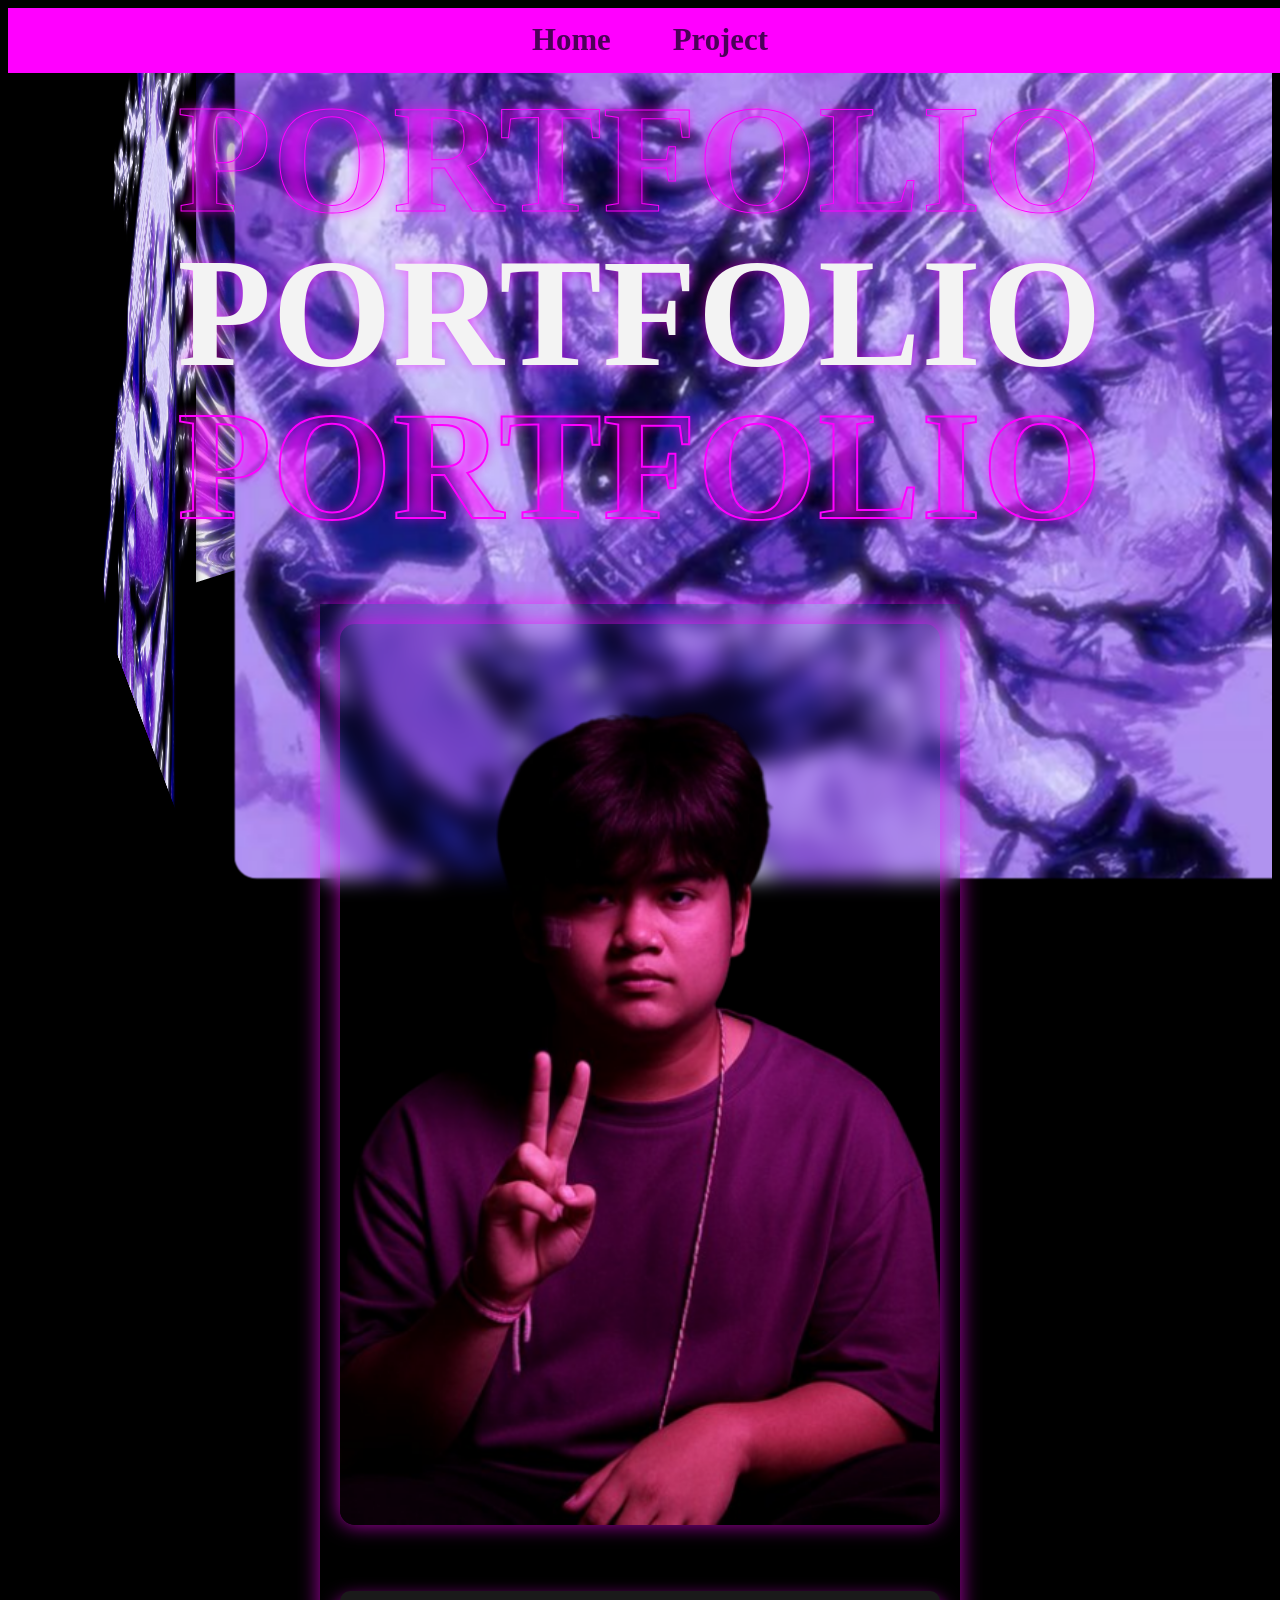
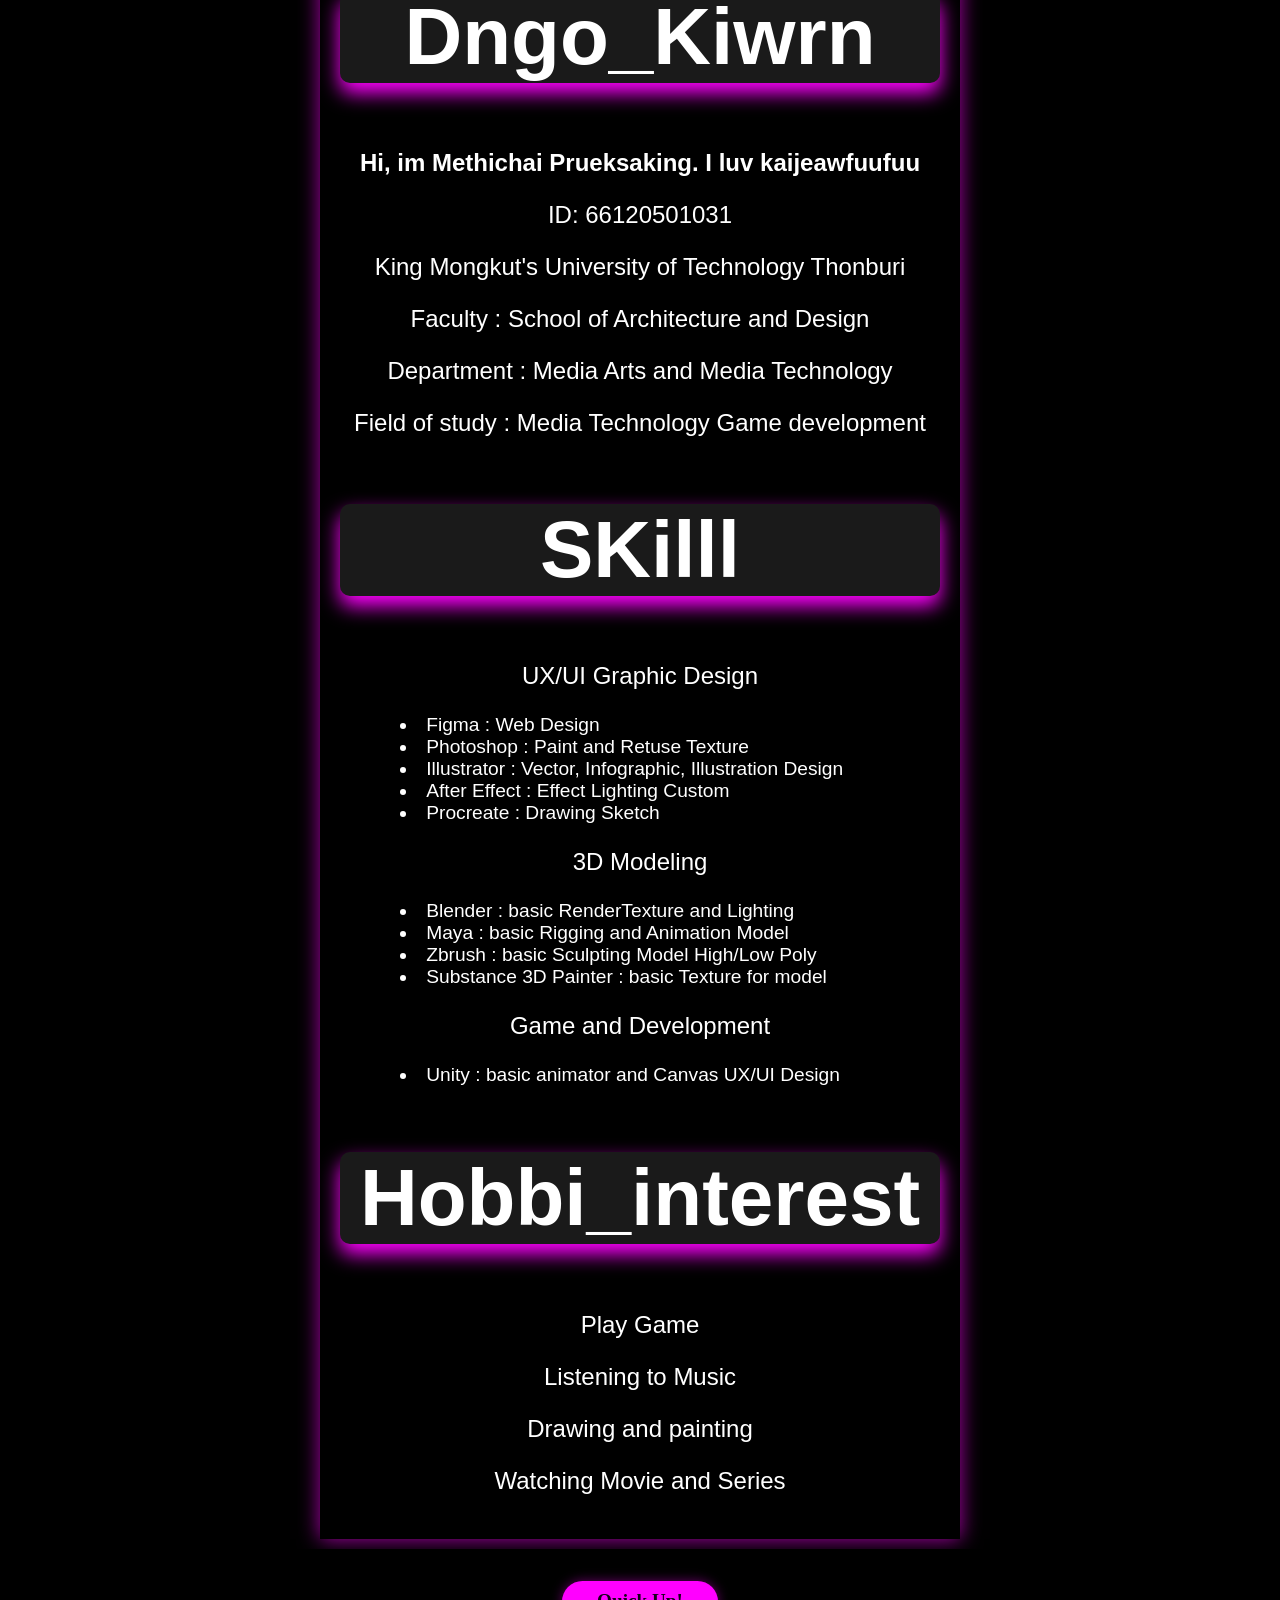
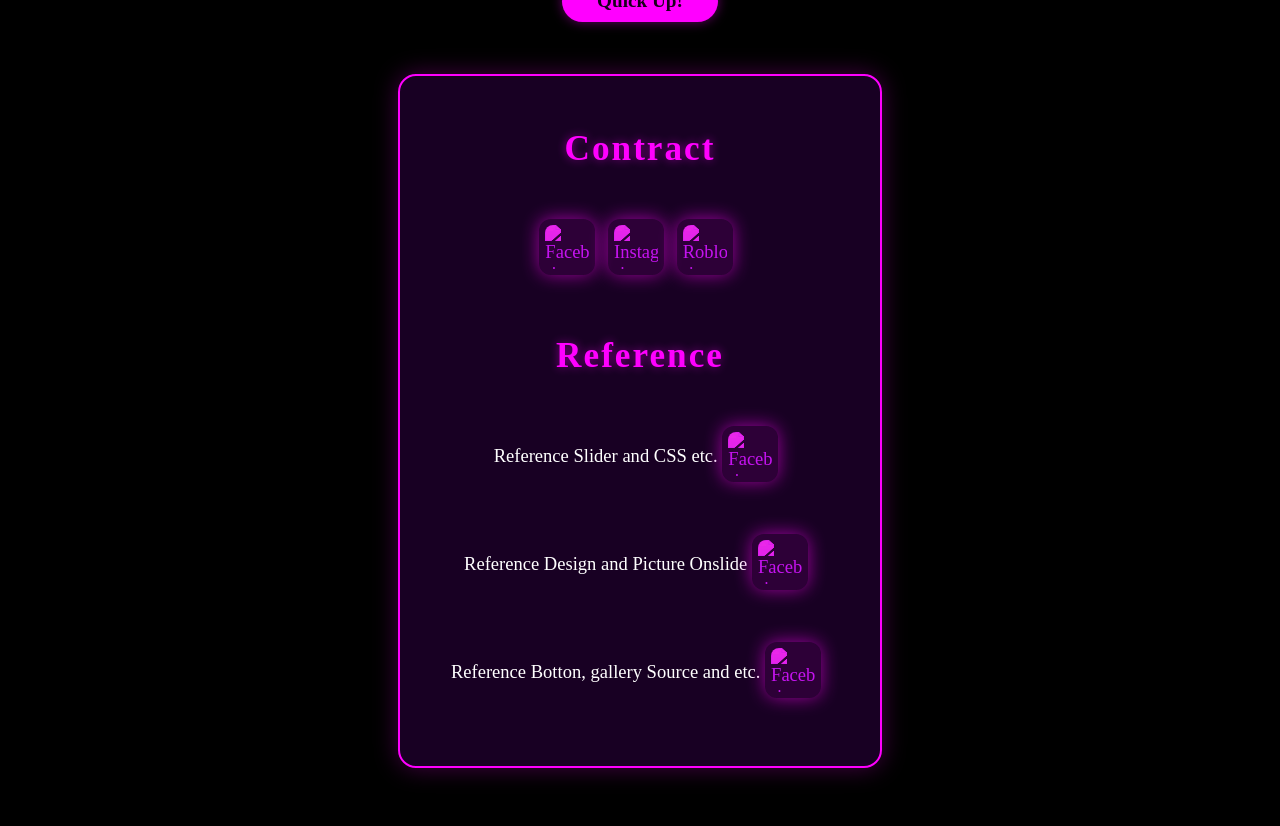
==== index.html @ 9b2ff403 "Add files via upload" ====
<!DOCTYPE html>
<html>
	<head>
		<meta charset="UTF-8">
		<title>Dngo_Kiwrn_Portfolio</title>
		<script type="text/javascript" src="Project/Joint.js"></script>
		<link rel="stylesheet" type="text/css" href="Project/DesignArt.css">
	</head>
	<body>
		<header class="header">
			
			<i class="bx-menu" id="menu-icon"></i>

			<nav class="navbar">
				<a href="index.html" class="botton">Home</a>
				<a href="Project/project.html" class="botton">Project</a>
			</nav>
			

		</header>
		
        <div class="banner">
            <div class="slider" style="--quantity: 7;">
                <div class="item" style="--position: 1;"><img src="Project/Pic/purple_1.jpg" alt="addadada"></div>
				<div class="item" style="--position: 2;"><img src="Project/Pic/purple_2.jpg" alt="addadada"></div>
				<div class="item" style="--position: 3;"><img src="Project/Pic/purple_3.jpg" alt="addadada"></div>
				<div class="item" style="--position: 4;"><img src="Project/Pic/purple_4.jpg" alt="addadada"></div>
				<div class="item" style="--position: 5;"><img src="Project/Pic/purple_5.jpg" alt="addadada"></div>
				<div class="item" style="--position: 6;"><img src="Project/Pic/purple_6.jpg" alt="addadada"></div>
				<div class="item" style="--position: 7;"><img src="Project/Pic/purple_7.jpg" alt="addadada"></div>
                </div>

				<div class="content">
					<h1 data-content="PORTFOLIO">
						PORTFOLIO
					</h1>
				
					<div class="author">
						<div class="author_grid">

							<div class="model"><img src="Project/Pic/Methichai_Pic.png" alt="addadada"></div>

						<div class="Backgroud">
						<h2>Dngo_Kiwrn</h2>
							<P>
								<b>Hi, im Methichai Prueksaking. I luv kaijeawfuufuu </b>
							</P>
							<p>
								ID: 66120501031
							</p>
							<p>
								King Mongkut's University of Technology Thonburi
							</p>
							<p>
								Faculty : School of Architecture and Design
							</p>
							<p>
								Department : Media Arts and Media Technology
							</p>
							<p>
								Field of study : Media Technology Game development
							</p>
						</div>
						
						<div class="Skill">
							<h2> SKilll</h2>
							<p>
								UX/UI Graphic Design <li>Figma : Web Design</li> <li>Photoshop : Paint and Retuse Texture</li> <li>Illustrator : Vector, Infographic, Illustration Design</li> <li>After Effect : Effect Lighting Custom</li> <li>Procreate : Drawing Sketch</li> 
							</p>
							<p>
								3D Modeling <li>Blender : basic RenderTexture and Lighting</li> <li>Maya : basic Rigging and Animation Model</li> <li>Zbrush : basic Sculpting Model High/Low Poly</li> <li>Substance 3D Painter : basic Texture for model</li> 
							</p>
							<p>
								Game and Development <li>Unity : basic animator and Canvas UX/UI Design</li>
							</p>
						</div>

						<div class="Hobbi">
							<h2> Hobbi_interest</h2>
							<p>
								Play Game
							</p>	
							<p>
								Listening to Music 
							</p>
							<p>
								Drawing and painting 
							</p>
							<p>
								Watching Movie and Series
							</p>
						</div>

						
						</div>
					</div>
            </div>
		

        </div>
		<div class="btn-group">
            <a href="index.html" class="btn_back1">Quick Up!</a>
        </div>
		<div class="Contract">
    <h2> Contract</h2>
    <p>
        <a href="https://www.facebook.com/kizx.kung" target="_blank" class="Linkicon" aria-label="Facebook">
            <img src="https://cdn-icons-png.flaticon.com/128/1051/1051309.png" alt="Facebook icon" loading="lazy">
        </a>
        <a href="https://www.instagram.com/_kaijeavv/" target="_blank" class="Linkicon" aria-label="Instagram">
            <img src="https://cdn-icons-png.flaticon.com/128/1400/1400829.png" alt="Instagram icon" loading="lazy">
        </a>
        <a href="https://www.roblox.com/users/2594844006/profile" target="_blank" class="Linkicon" aria-label="Roblox">
            <img src="https://cdn-icons-png.flaticon.com/128/18085/18085944.png" alt="Roblox icon" loading="lazy">
        </a>
    </p>
	<h2> Reference</h2>
	<p>	Reference Slider and CSS etc.  <a href="https://www.youtube.com/@lundeveloper" target="_blank" class="Linkicon" aria-label="Facebook">
		<img src="https://cdn-icons-png.flaticon.com/128/1481/1481058.png" alt="Facebook icon" loading="lazy">
	</a>
	<p>	Reference Design and Picture Onslide <a href="https://www.pinterest.com/" target="_blank" class="Linkicon" aria-label="Facebook">
		<img src="https://cdn-icons-png.flaticon.com/128/1481/1481058.png" alt="Facebook icon" loading="lazy"></a></p>
	<p>	Reference Botton, gallery Source and etc. <a href="https://www.w3schools.com/howto/default.asp" target="_blank" class="Linkicon" aria-label="Facebook">
		<img src="https://cdn-icons-png.flaticon.com/128/1481/1481058.png" alt="Facebook icon" loading="lazy"></a></p>
    <br>
</div>

		</Section>

	</body>
</html>
---- Project/DesignArt.css ----
body {
    text-align: center;
    align-content: center;
    min-height: 100vh;
    background-color: #000000;
    
}
.header.header {
    display: grid;
    grid-template-columns: repeat(3, 1fr);
    justify-items: center;
    align-items: center;
    width: 100%;
    grid-column: 1 / span 3;
    background-color:  #ff00ff;
    text-align: center;
    color: rgb(75, 0, 88);
    padding: 10px;
    font-size: 28px;
    font-weight: bold;
}
.nav.navbar {
    align-content: center;
    position: sticky;
    top: 0;
    width: 100%;
    z-index: 100;
    margin-top: 1%;
    margin-bottom: 10px;
    margin-right: 50px;
}
.a.botton {
    text-align: center;
    color: rgb(75, 0, 88);
    text-decoration: none;
    font-weight: bold;
    font-size: 1.1em;
    transition: color 0.2s;
    padding: 5px 15px;
    border-radius: 12px;
}
.banner {
    align-content: left;
    width: 100%;
    min-height: 100vh;
    text-align: center;
    overflow: hidden;
    position: relative;
}
.banner .slider {
    position: absolute;
    width: 500px;
    height: 500px;
    left: calc(50% - 100px);
    transform-style: preserve-3d;
    transform: perspective(1000px);
    animation: autoRun 20s linear infinite;
}
@keyframes autoRun {
    0% {
        transform: perspective(500px) rotateZ(30deg) rotateX(50deg) rotateY(0deg);
    }
    100% {
        transform: perspective(500px) rotateZ(30deg) rotateX(50deg) rotateY(360deg);
    }
}
.banner .slider .item {
    position: absolute;
    inset: 0 0 0 0;
    transform: rotateY(calc((var(--position) - 1) * (360 / var(--quantity)) * 1deg)) translateZ(550px);
}
.banner .slider .item img {
    width: 100%;
    height: 100%;
    object-fit: cover;
    border-radius: 10px;
    box-shadow: 0 10px 20px rgba(0,0,0,0.5);
    transition: 0.5s;
}
.banner .content {
    position: relative;
    bottom: 0;
    left: 50%;
    transform: translateX(-50%);
    color: white;
    width: 100%;
    height: max-content;
    padding-bottom: 10px;
    display: flex;
    flex-wrap: wrap;
    flex-direction: column;
    align-items: center;
    justify-content: center;
}
.banner .content h1 {
    font-size: clamp(2.5rem, 12vw, 14rem);
    line-height: 1em;
    color: #f3f3f3;
    margin-top: 10px;
    margin-bottom: 10px;
}
.banner .content h1::after {
    position: relative;
    inset: 0 0 0 0;
    content: attr(data-content);
    z-index: 2;
    -webkit-text-stroke: 2px #ff00ff;
    color: transparent;
}
.banner .content h1::before {
    position: relative;
    inset: 0 0 0 0;
    content: attr(data-content);
    z-index: 2;
    -webkit-text-stroke: 1px #ff00ff;
    color: transparent;
}
.banner .content .author {
    font-family: 'Franklin Gothic Medium', 'Arial Narrow', Arial, sans-serif;
    text-align: left;
    max-width: 600px;
}
.banner .content h2 {
    text-align: center;
    font-size: 5em;
    background: rgba(255,255,255,0.1);
    border-radius: 10px;
    box-shadow: 0 10px 20px #ff00ff;
}
p {
    font-size: 1.5em;
    margin-top: 20px;
    text-align: center;
}
li {
    font-size: 1.2em;
    margin-left: 10%;
}
.banner .content .model::after {
    content: "";
    position: absolute;
}
.author {
    backdrop-filter: blur(10px);
    box-shadow: 0 0 20px #ff00ffaa;
    padding: 20px;
    width: 100%;
    margin-top: 50px;
    text-align: center;
}
.div.author {
    width: 100%;
}
.author-grid {
    display: grid;
    grid-column: repeat(auto-fit, minmax(250px, 2fr));
    gap: 30px;
    align-items: start;
    justify-items: center;
    width: 100%;
    margin-top: 30px;
}
.author-grid > div {
    background: rgba(255, 255, 255, 0.05);
    border: 2px solid #ff00ff;
    border-radius: 15px;
    box-shadow: 0 0 15px #ffddff44;
    padding: 20px;
    color: white;
    width: 100%;
    max-width: 350px;
}
.author-grid h2 {
    font-size: 2em;
    margin-bottom: 15px;
    color: #ff00ff;
    text-shadow: 0 0 10px #ff00ff;
}
.model img {
    display: flex;
    align-items: center;
    width: 100%;
    height: auto;
    border-radius: 15px;
    box-shadow: 0 0 20px #ff00ffaa;
    transition: transform 0.3s;
}
.model img:hover {
    transform: scale(1.05);
}
.header {
    display: flex;
    justify-content: space-between;
    align-items: center;
    width: 100%;
    background-color: #ff00ff;
    color: rgb(75, 0, 88);
    padding: 10px 2rem;
    font-size: 28px;
    font-weight: bold;
    box-shadow: 0 2px 8px rgba(0,0,0,0.09);
}
.navbar {
    display: flex;
    gap: 2rem;
}
.navbar a {
    color: rgb(75, 0, 88);
    text-decoration: none;
    font-weight: bold;
    font-size: 1.1em;
    transition: color 0.2s;
    padding: 5px 15px;
    border-radius: 12px;
}
.navbar a:hover {
    background: #fff;
    color: #ff00ff;
}
main.container {
    max-width: 900px;
    margin: 2.5rem auto;
    background: rgba(20, 0, 25, 0.95);
    border-radius: 1rem;
    box-shadow: 0 4px 24px #ff00ff33;
    padding: 2.5rem 2rem 2rem 2rem;
}
h1 {
    font-size: 2.4rem;
    color: #ff00ff;
    margin-bottom: 2rem;
    text-align: center;
    letter-spacing: 1px;
    text-shadow: 0 0 12px #ff00ff99;
}
.project-list {
    display: flex;
    flex-direction: column;
    gap: 2.3rem;
}
.project {
    background: rgba(255, 0, 255, 0.09);
    padding: 1.5rem 1.3rem;
    border-radius: 0.8rem;
    box-shadow: 0 1px 4px #ff00ff20;
    margin-bottom: 0.5rem;
    color: #fff;
}
.project.highlight {
    background: #ff00ff;
    color: #17001a;
    box-shadow: 0 2px 8px #ff00ff60;
    margin-bottom: 1.3rem;
}
.project h2 {
    margin: 0 0 1rem 0;
    font-size: 1.6rem;
    font-weight: 600;
    color: #ff00ff;
    text-shadow: 0 0 8px #ff00ff66;
}
.project-link {
    display: inline-block;
    background: #ff00ff;
    color: #17001a;
    padding: 0.4rem 1.1rem;
    border-radius: 2rem;
    text-decoration: none;
    margin-bottom: 0.7rem;
    font-weight: 500;
    transition: background 0.2s, color 0.2s;
    box-shadow: 0 0 10px #ff00ff66;
}
.project-link:hover {
    background: #fff;
    color: #ff00ff;
}
.project-img {
    display: flex;
    align-items: center;
    justify-items: center;
    max-width: 2600px;
    width: 100%;
    margin: 0.7rem 0 0.7rem 0;
    border-radius: 0.6rem;
    box-shadow: 0 3px 18px #ff00ff55;
}
.btn-group {
    margin-bottom: 1rem;
    margin-top: 1rem;
    text-align: center;
}
.btn_back1 {
    display: inline-block;
    padding: 0.6rem 2.2rem;
    background: #ff00ff;
    color: #17001a;
    border-radius: 2rem;
    font-size: 1.2rem;
    font-weight: 600;
    text-decoration: none;
    transition: background 0.2s, color 0.2s;
    margin-top: 1rem;
    margin-bottom: 1rem;
    box-shadow: 0 0 12px #ff00ff66;
}
.btn_back1:hover {
    background: #fff;
    color: #ff00ff;
}
.lowbar {
    padding: 10px;
    font-size: 28px;
    font-weight: bold;
    background-color: #ff00ff;
    text-align: center;
    overflow: hidden;
    position: sticky;
    bottom: 0;
    width: 100%;
    z-index: 100;
    margin-top: 10px;
    margin-bottom: 50px;
    color: rgb(75, 0, 88);
}
@media (max-width: 700px) {
    main.container {
        padding: 1.2rem 0.5rem 1.5rem 0.5rem;
    }
    .project-img {
        max-width: 100%;
    }
    .navbar {
        flex-direction: column;
        gap: 1rem;
    }
    .header {
        flex-direction: column;
        gap: 0.8rem;
    }
}
.Linkicon {
    width: 44px;
    height: 44px;
    border-radius: 12px;
    padding: 6px;
    background: rgba(255,0,255,0.09);
    box-shadow: 0 0 18px #ff00ff99, 0 4px 12px #00000055;
    transition: transform 0.2s, box-shadow 0.2s, background 0.2s;
    display: inline-block;
    vertical-align: middle;
    margin: 0 8px 8px 0;
    text-decoration: none;
}
.Linkicon img {
    width: 100%;
    height: 100%;
    object-fit: contain;
    display: block;
    filter: invert(31%) sepia(99%) saturate(7470%) hue-rotate(286deg) brightness(104%) contrast(101%);
    transition: filter 0.2s;
    border-radius: 8px;
}
.Linkicon:hover,
.Linkicon:focus {
    transform: scale(1.12) rotate(-8deg);
    box-shadow: 0 0 30px #ff00ffa9, 0 6px 18px #00000066;
    background: rgba(255,0,255,0.18);
    outline: none;
}
.Linkicon:hover img,
.Linkicon:focus img {
    filter: drop-shadow(0 0 8px #ff00ffcc)
            invert(31%) sepia(99%) saturate(7470%) hue-rotate(286deg) brightness(108%) contrast(115%);
}
.Contract p {
    margin-bottom: 12px;
}
.Contract {
    width: 100%;
    max-width: 420px;
    margin: 36px auto 0 auto;
    background: rgba(35, 0, 50, 0.7);
    border-radius: 18px;
    box-shadow: 0 0 24px #ff00ff44, 0 2px 12px #00000033;
    padding: 24px 30px 18px 30px;
    color: #fff;
    text-align: center;
    border: 2px solid #ff00ff;
    display: flex;
    flex-direction: column;
    align-items: center;
    gap: 12px;
    margin-bottom: 50px;
}
.Contract h2 {
    color: #ff00ff;
    margin-bottom: 18px;
    font-size: 2.2rem;
    text-shadow: 0 0 10px #ff00ff77;
    letter-spacing: 2px;
    font-weight: bold;
}
.Contract p {
    margin-bottom: 12px;
    font-size: 1.16em;
    color: #fff;
    text-align: center;
}
@media (max-width: 600px) {
    .Contract {
        max-width: 97vw;
        padding: 16px 2vw 14px 2vw;
    }
    .Contract h2 {
        font-size: 1.3rem;
    }
}
.cards_inner.gallery2d,
.cards_inner.gallery3d {
    position: relative;
    width: 700px;
    height: 700px;
    margin: 2.2rem auto 1.4rem auto;
    overflow: hidden;
    display: flex;
    align-items: center;
    justify-content: center;
    background: rgba(255,0,255,0.08);
    border-radius: 1.2rem;
    box-shadow: 0 4px 32px #ff00ff33;
}
.cards_inner.gallery2d .card,
.cards_inner.gallery3d .card {
    position: absolute;
    width: 100%;
    height: 100%;
    opacity: 0;
    transition: opacity 0.5s;
    display: flex;
    align-items: center;
    justify-content: center;
    pointer-events: none;
}
.cards_inner.gallery2d .card.active,
.cards_inner.gallery3d .card.active {
    opacity: 1;
    z-index: 2;
    pointer-events: auto;
}
.cards_inner.gallery2d .card img,
.cards_inner.gallery3d .card img {
    width: 100%;
    height: 100%;
    object-fit: contain;
    border-radius: 18px;
    box-shadow: 0 8px 40px #0008;
    background: #222;
    border: 3px solid #ff00ff55;
}
.cards_inner.gallery2d .slide-arrow,
.cards_inner.gallery3d .slide-arrow {
    position: absolute;
    top: 50%;
    transform: translateY(-50%);
    z-index: 3;
    background: #fff8;
    border: none;
    font-size: 2.2em;
    color: #ff00ff;
    cursor: pointer;
    border-radius: 50%;
    width: 40px;
    height: 40px;
    transition: background 0.2s, color 0.2s;
    display: flex;
    align-items: center;
    justify-content: center;
    box-shadow: 0 2px 14px #ff00ff22;
    outline: none;
}
.cards_inner.gallery2d .slide-arrow.left,
.cards_inner.gallery3d .slide-arrow.left {
    left: 8px;
}
.cards_inner.gallery2d .slide-arrow.right,
.cards_inner.gallery3d .slide-arrow.right {
    right: 8px;
}
.cards_inner.gallery2d .slide-arrow:hover,
.cards_inner.gallery3d .slide-arrow:hover {
    background: #ff00ff;
    color: #fff;
}
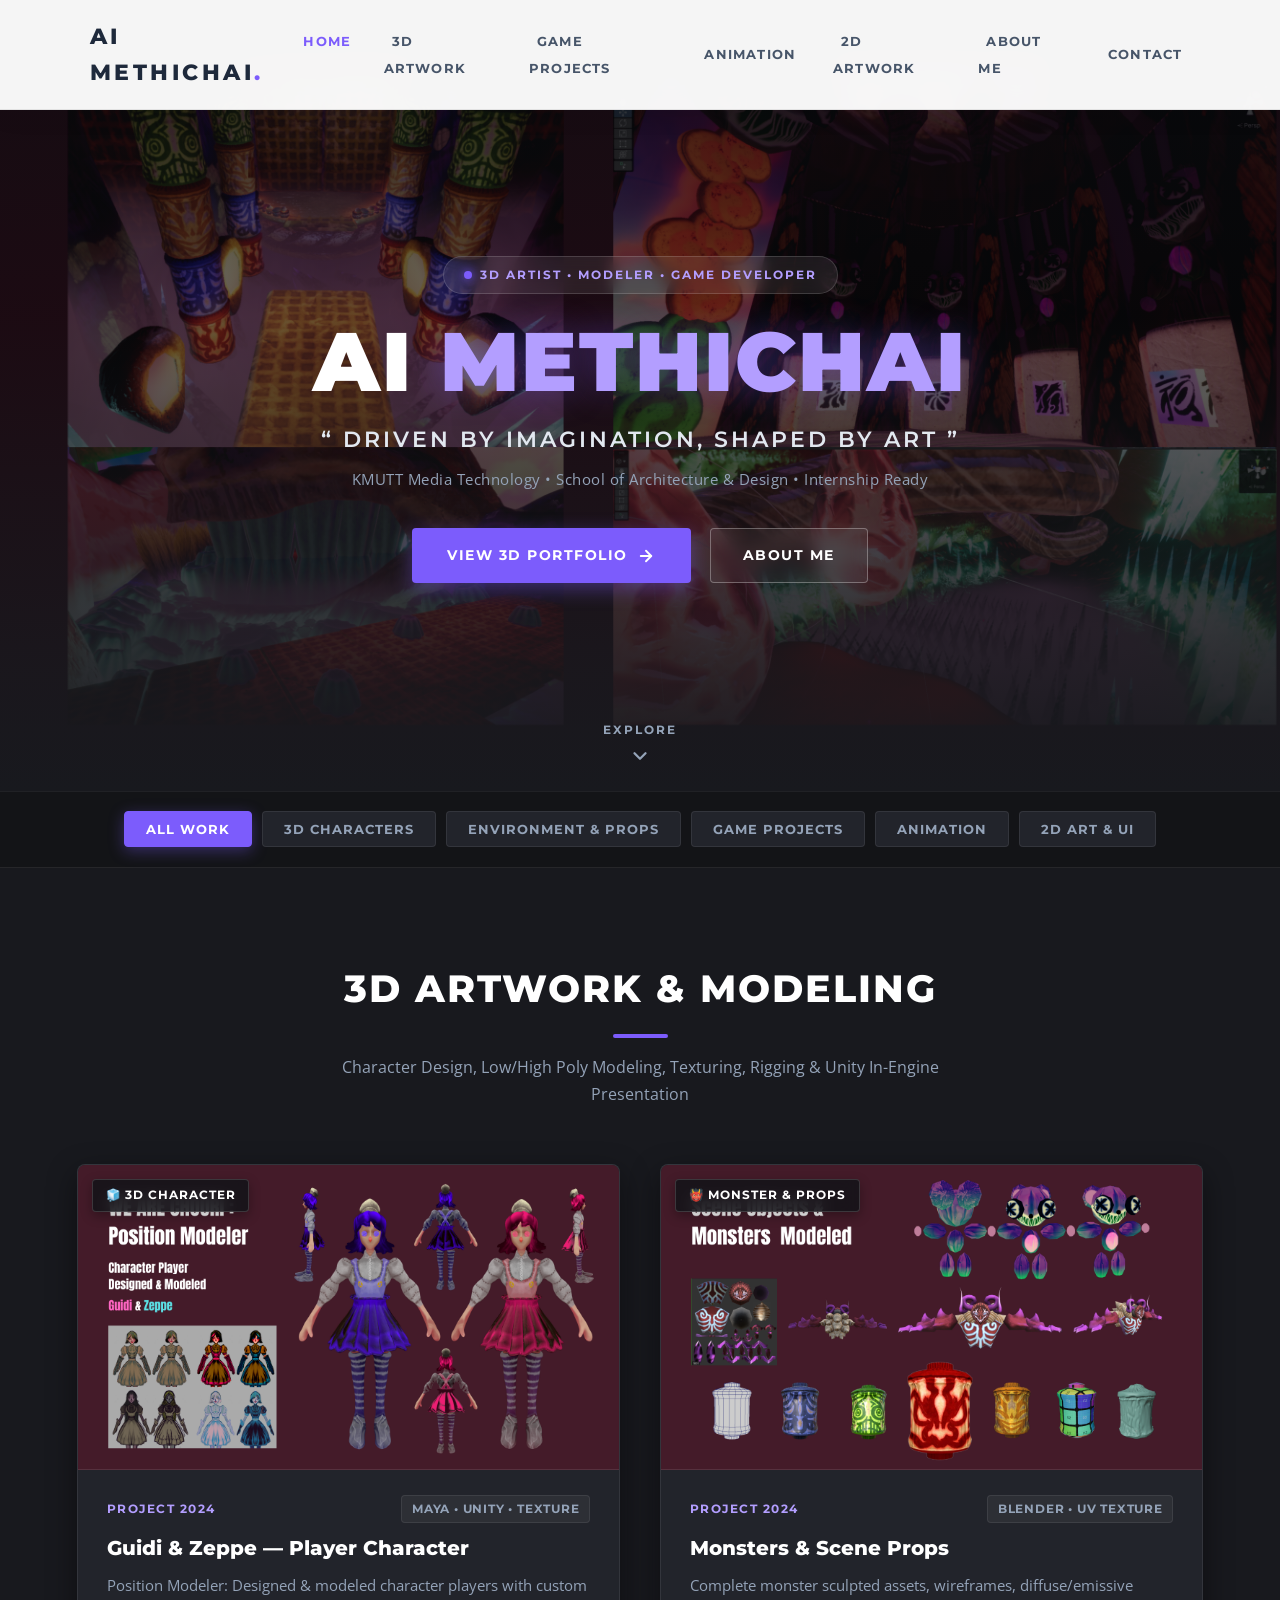
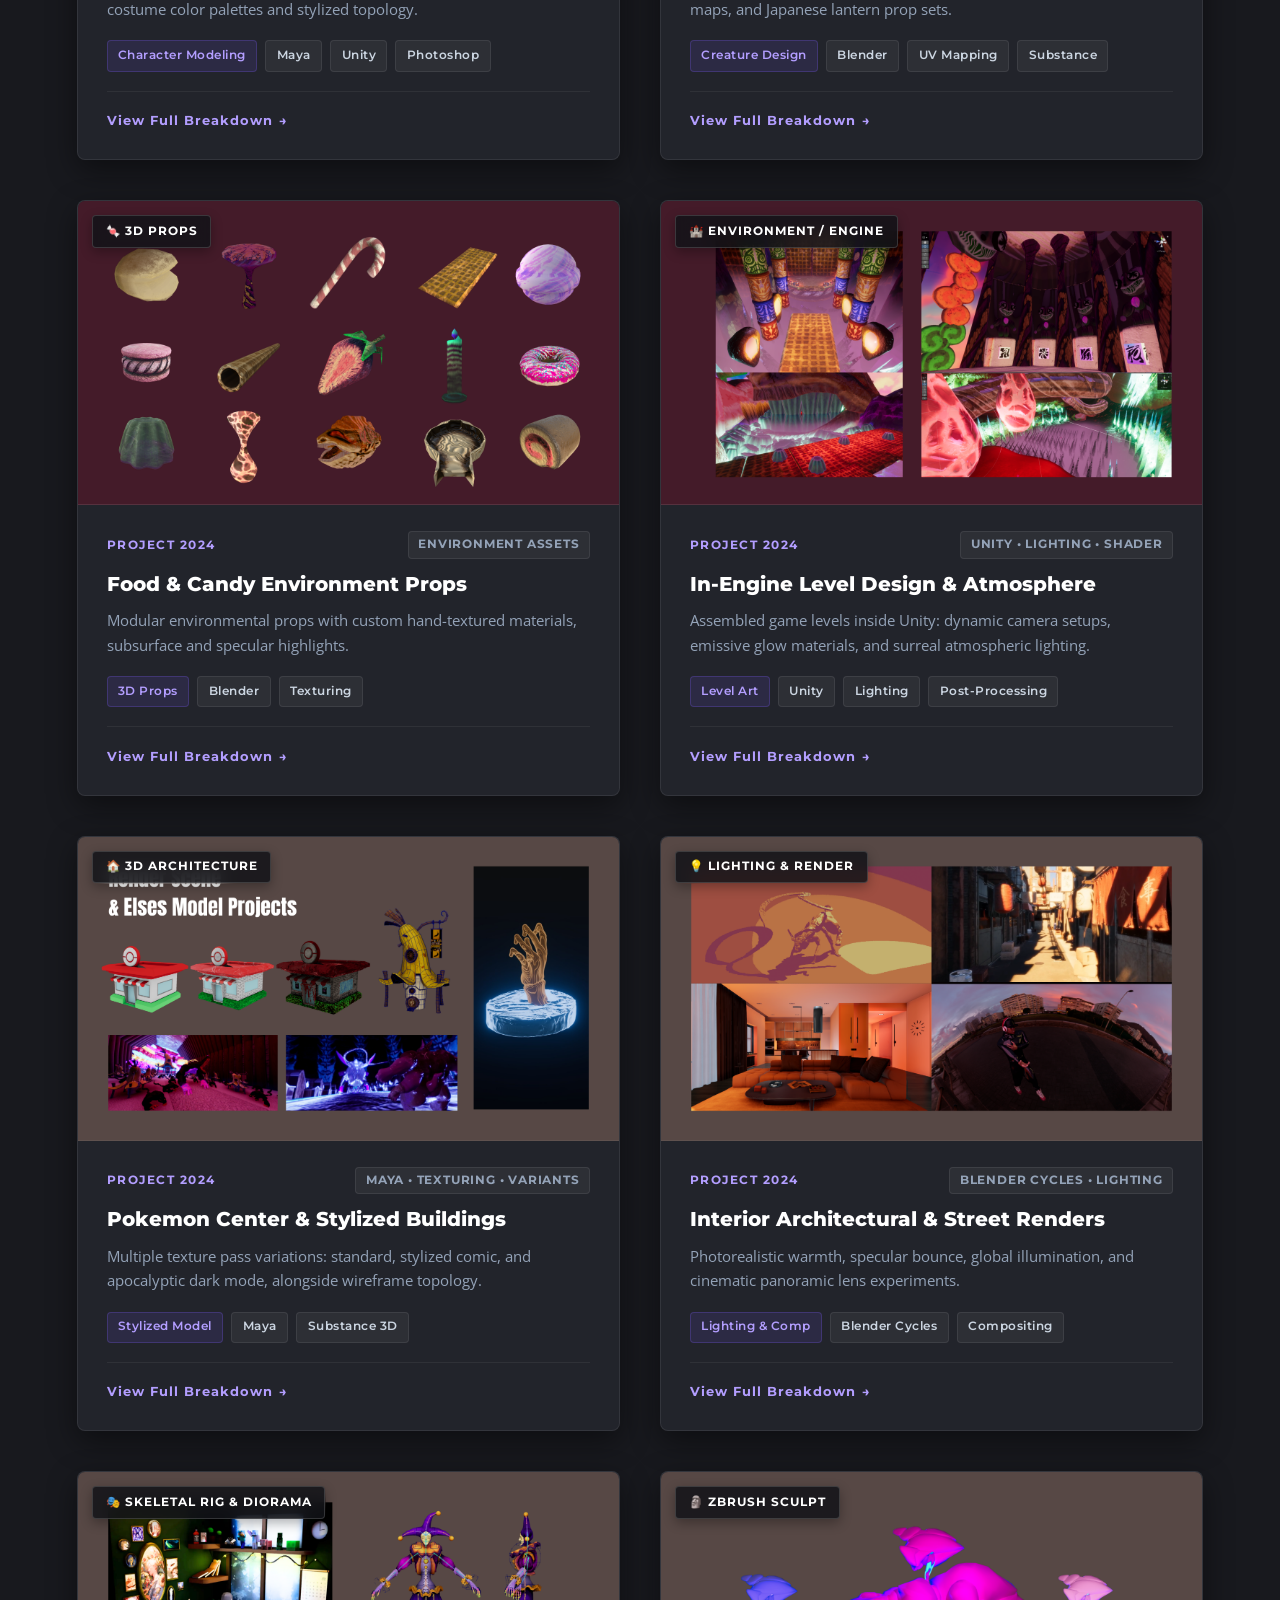
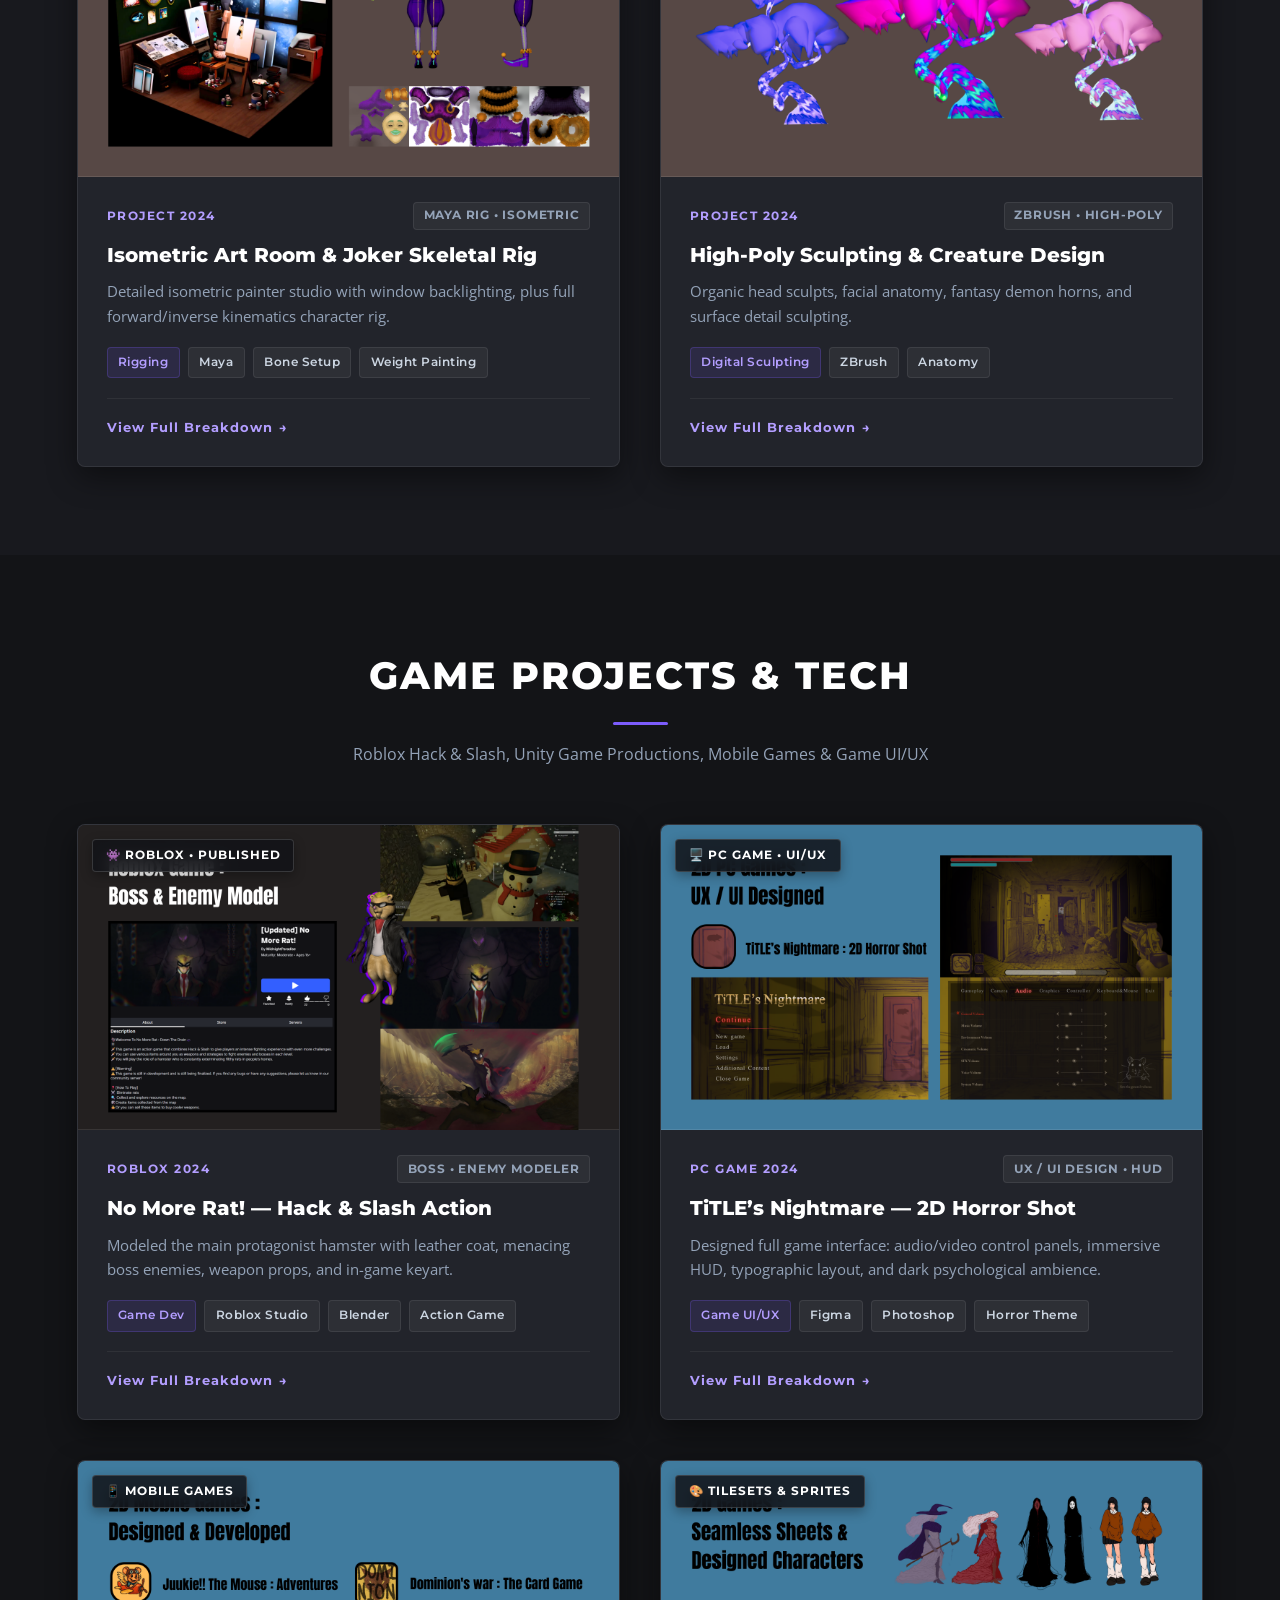
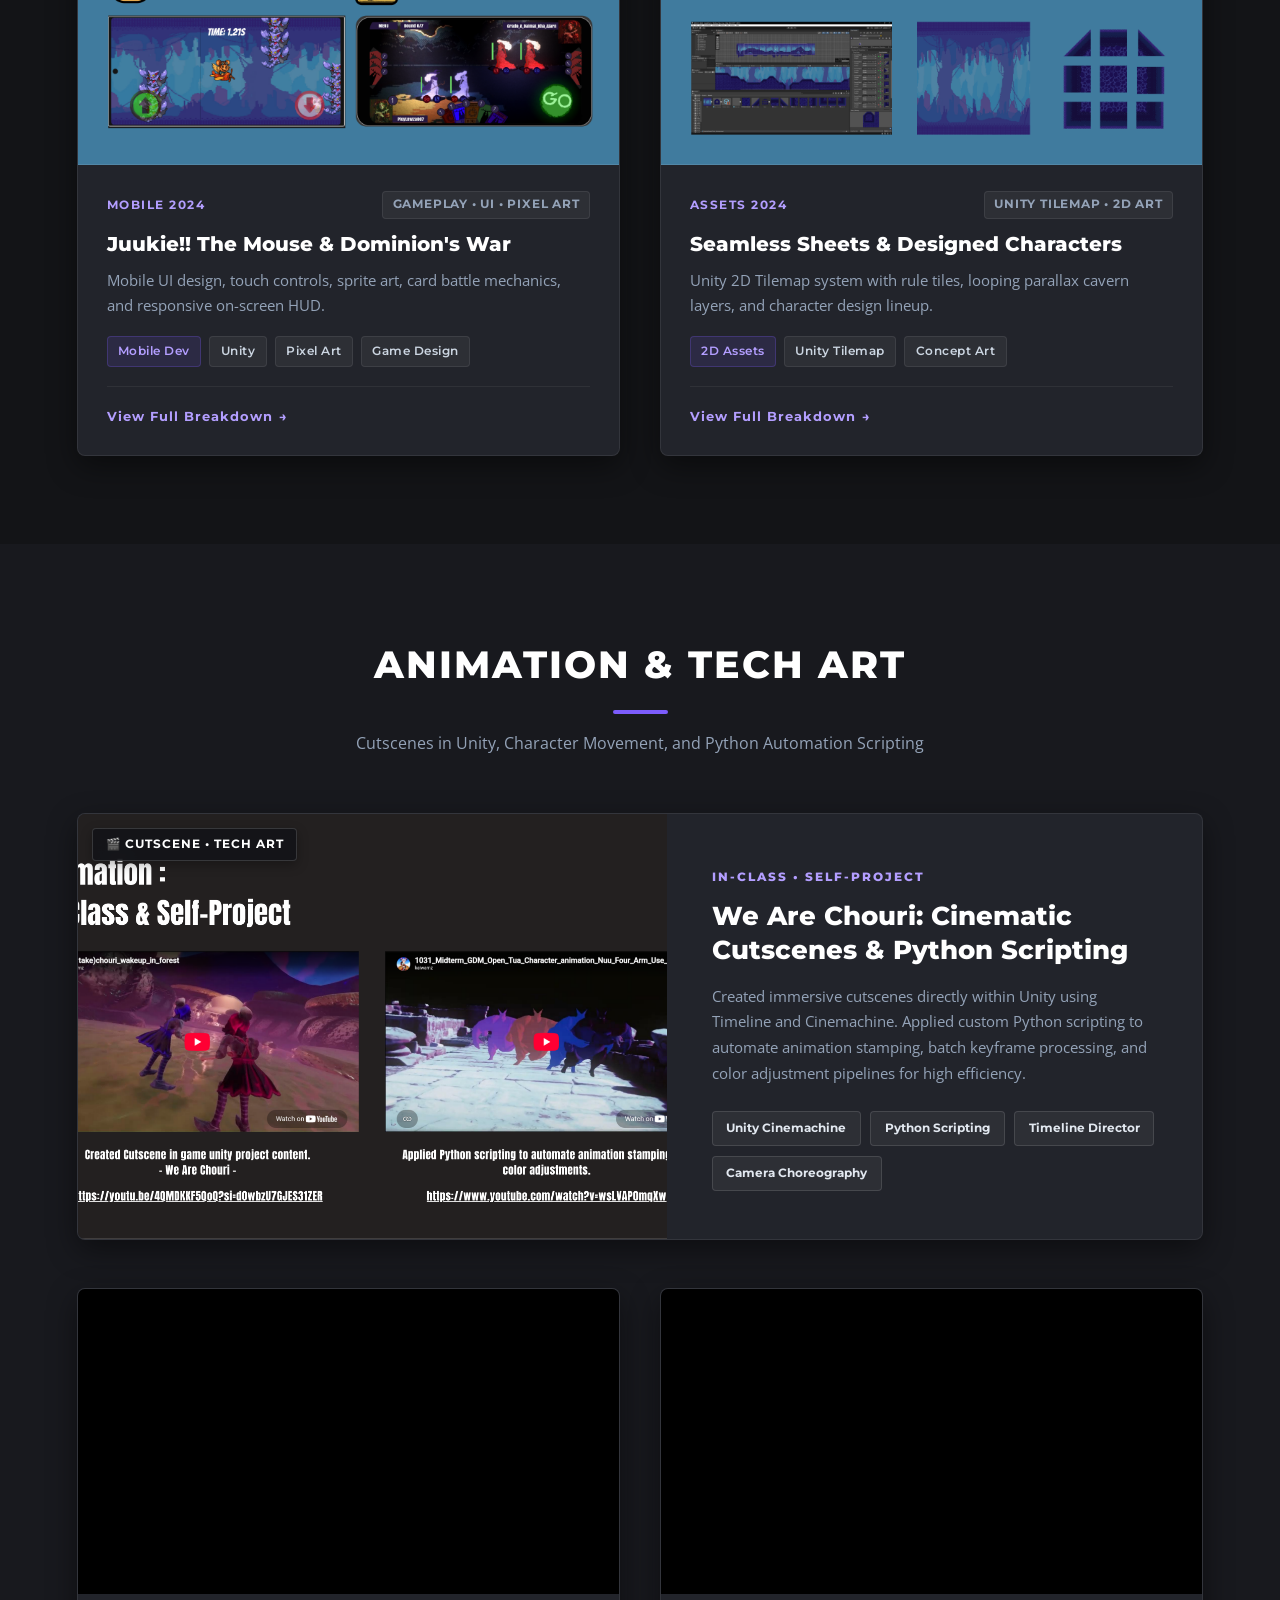
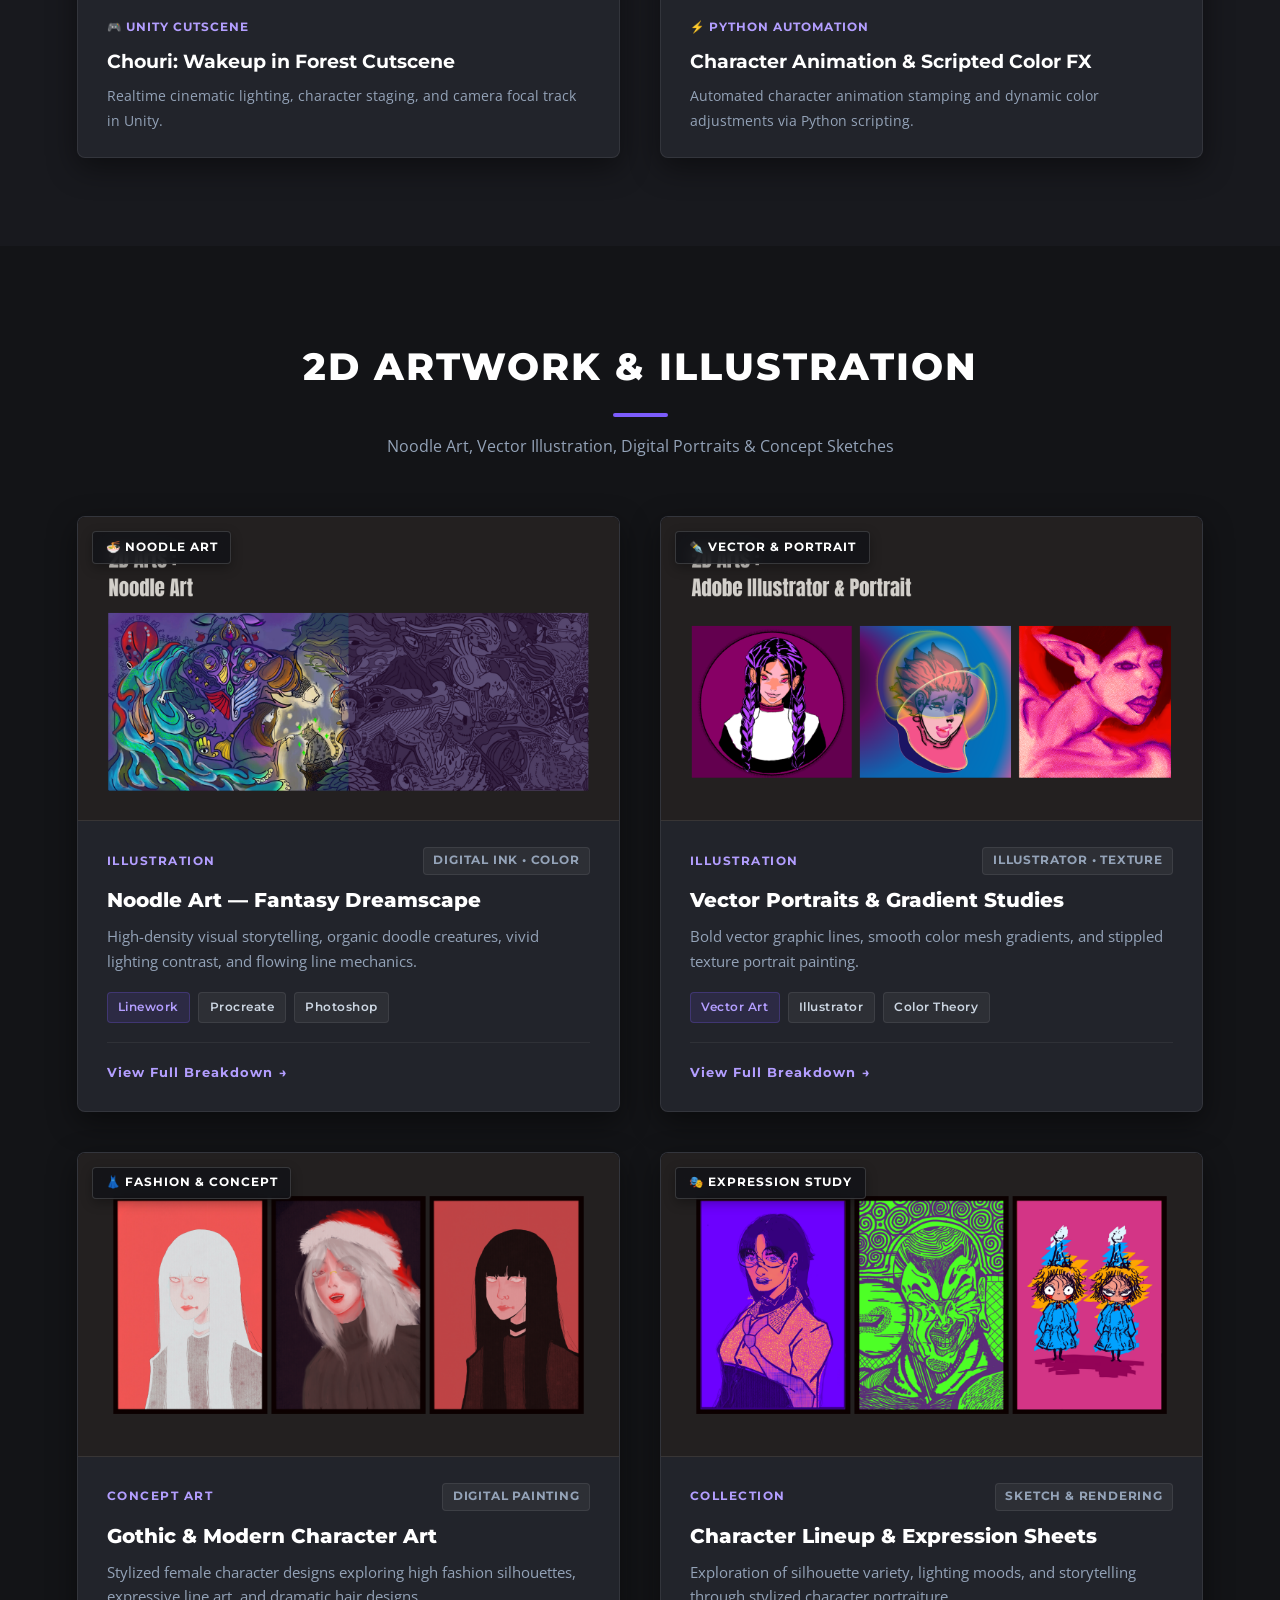
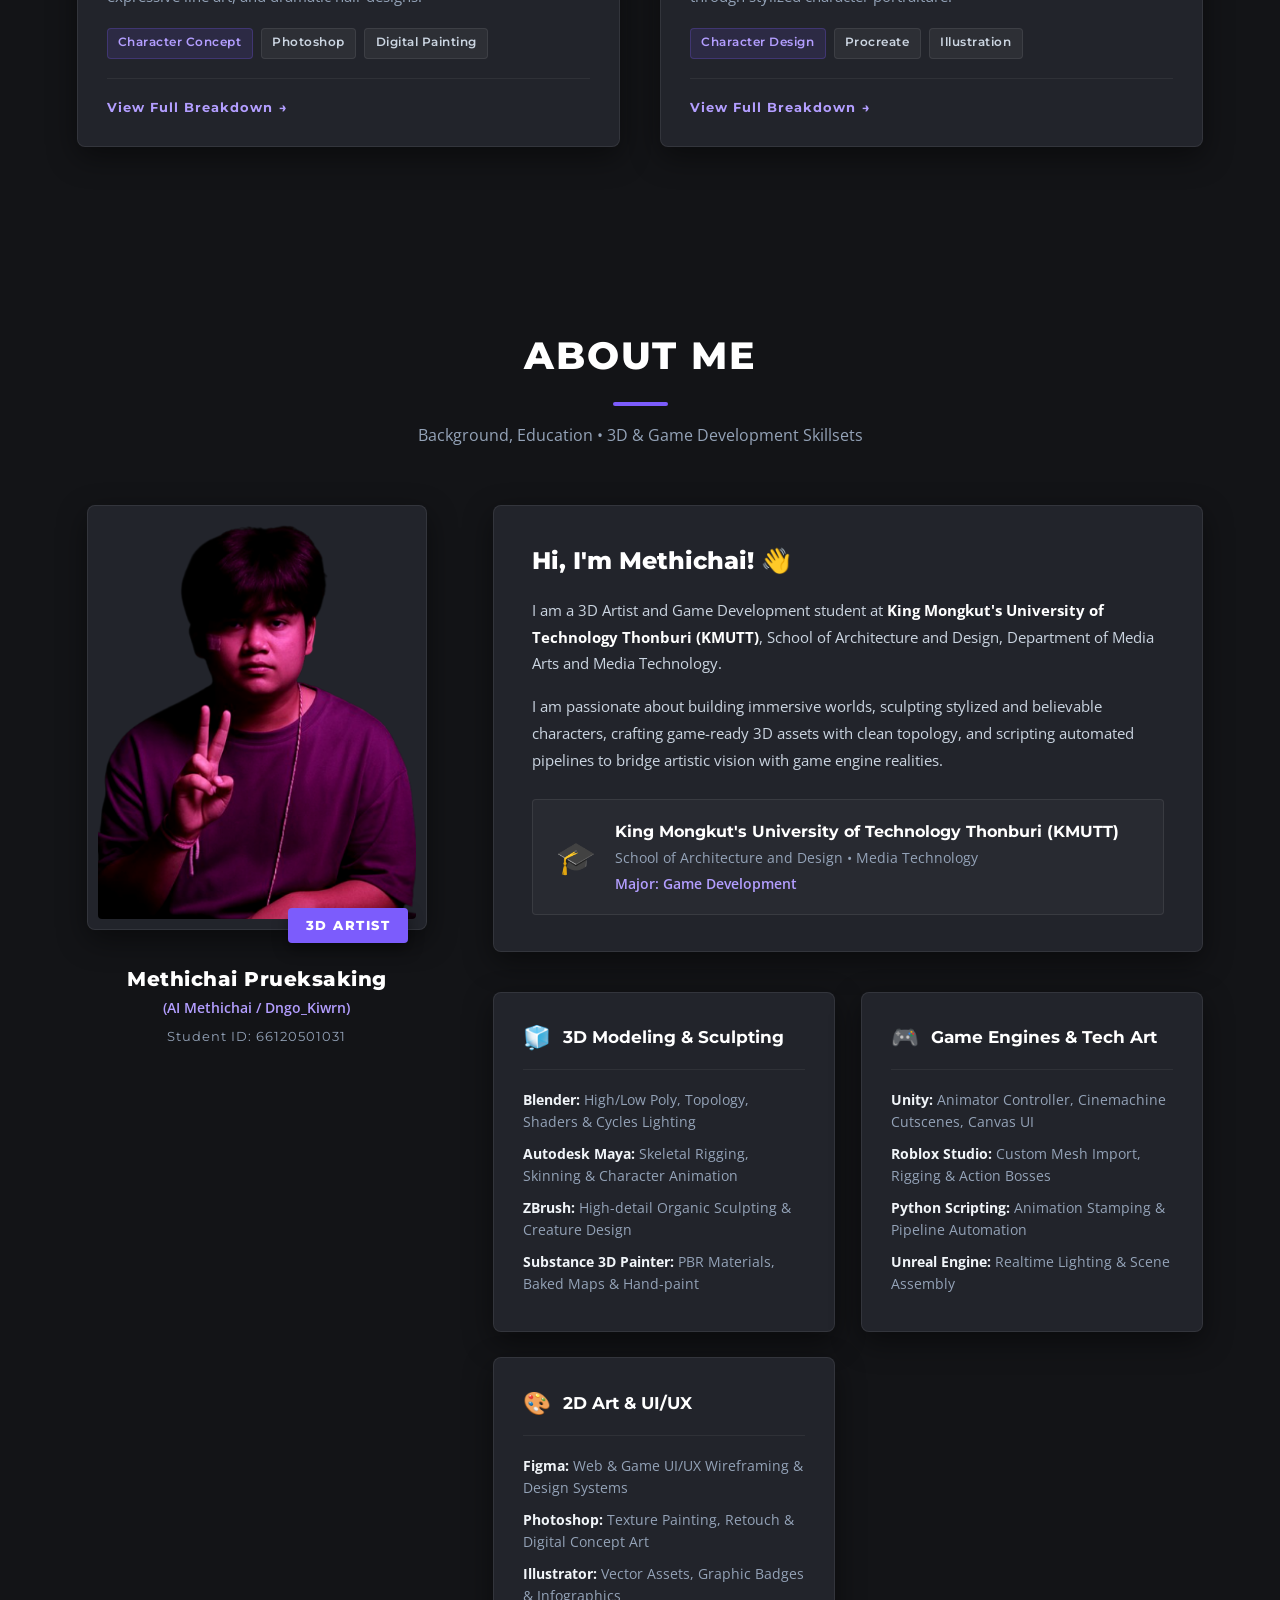
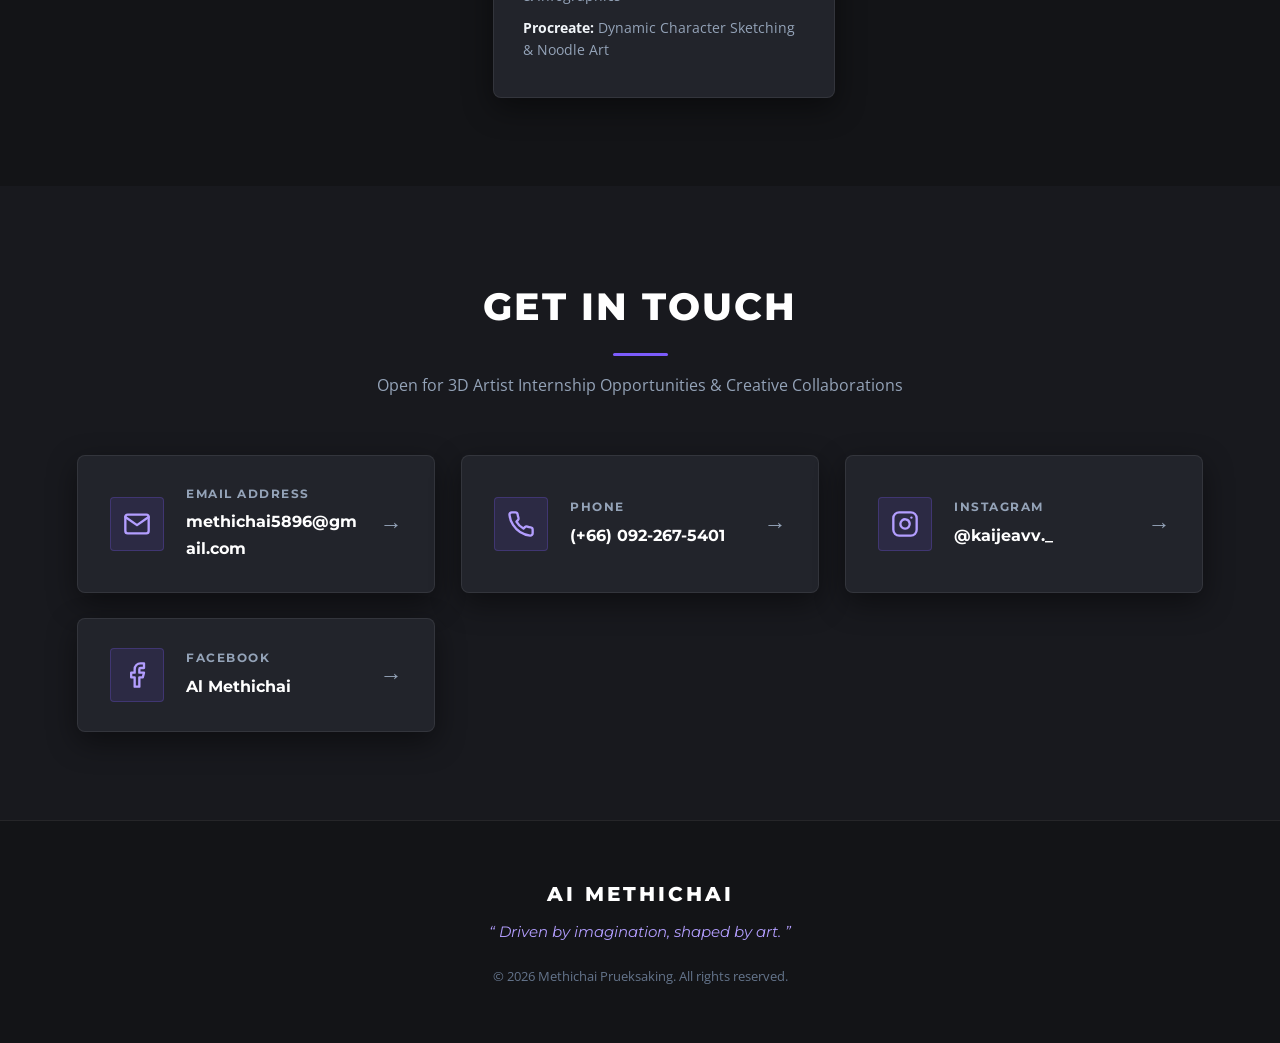
==== commit 2bf8a1a3: "qq" ====
--- a/index.html
+++ b/index.html
@@ -1,131 +1,918 @@
-<!DOCTYPE html>
-<html>
-	<head>
-		<meta charset="UTF-8">
-		<title>Dngo_Kiwrn_Portfolio</title>
-		<script type="text/javascript" src="Project/Joint.js"></script>
-		<link rel="stylesheet" type="text/css" href="Project/DesignArt.css">
-	</head>
-	<body>
-		<header class="header">
-			
-			<i class="bx-menu" id="menu-icon"></i>
-
-			<nav class="navbar">
-				<a href="index.html" class="botton">Home</a>
-				<a href="Project/project.html" class="botton">Project</a>
-			</nav>
-			
-
-		</header>
-		
-        <div class="banner">
-            <div class="slider" style="--quantity: 7;">
-                <div class="item" style="--position: 1;"><img src="Project/Pic/purple_1.jpg" alt="addadada"></div>
-				<div class="item" style="--position: 2;"><img src="Project/Pic/purple_2.jpg" alt="addadada"></div>
-				<div class="item" style="--position: 3;"><img src="Project/Pic/purple_3.jpg" alt="addadada"></div>
-				<div class="item" style="--position: 4;"><img src="Project/Pic/purple_4.jpg" alt="addadada"></div>
-				<div class="item" style="--position: 5;"><img src="Project/Pic/purple_5.jpg" alt="addadada"></div>
-				<div class="item" style="--position: 6;"><img src="Project/Pic/purple_6.jpg" alt="addadada"></div>
-				<div class="item" style="--position: 7;"><img src="Project/Pic/purple_7.jpg" alt="addadada"></div>
-                </div>
-
-				<div class="content">
-					<h1 data-content="PORTFOLIO">
-						PORTFOLIO
-					</h1>
-				
-					<div class="author">
-						<div class="author_grid">
-
-							<div class="model"><img src="Project/Pic/Methichai_Pic.png" alt="addadada"></div>
-
-						<div class="Backgroud">
-						<h2>Dngo_Kiwrn</h2>
-							<P>
-								<b>Hi, im Methichai Prueksaking. I luv kaijeawfuufuu </b>
-							</P>
-							<p>
-								ID: 66120501031
-							</p>
-							<p>
-								King Mongkut's University of Technology Thonburi
-							</p>
-							<p>
-								Faculty : School of Architecture and Design
-							</p>
-							<p>
-								Department : Media Arts and Media Technology
-							</p>
-							<p>
-								Field of study : Media Technology Game development
-							</p>
-						</div>
-						
-						<div class="Skill">
-							<h2> SKilll</h2>
-							<p>
-								UX/UI Graphic Design <li>Figma : Web Design</li> <li>Photoshop : Paint and Retuse Texture</li> <li>Illustrator : Vector, Infographic, Illustration Design</li> <li>After Effect : Effect Lighting Custom</li> <li>Procreate : Drawing Sketch</li> 
-							</p>
-							<p>
-								3D Modeling <li>Blender : basic RenderTexture and Lighting</li> <li>Maya : basic Rigging and Animation Model</li> <li>Zbrush : basic Sculpting Model High/Low Poly</li> <li>Substance 3D Painter : basic Texture for model</li> 
-							</p>
-							<p>
-								Game and Development <li>Unity : basic animator and Canvas UX/UI Design</li>
-							</p>
-						</div>
-
-						<div class="Hobbi">
-							<h2> Hobbi_interest</h2>
-							<p>
-								Play Game
-							</p>	
-							<p>
-								Listening to Music 
-							</p>
-							<p>
-								Drawing and painting 
-							</p>
-							<p>
-								Watching Movie and Series
-							</p>
-						</div>
-
-						
-						</div>
-					</div>
-            </div>
-		
-
-        </div>
-		<div class="btn-group">
-            <a href="index.html" class="btn_back1">Quick Up!</a>
-        </div>
-		<div class="Contract">
-    <h2> Contract</h2>
-    <p>
-        <a href="https://www.facebook.com/kizx.kung" target="_blank" class="Linkicon" aria-label="Facebook">
-            <img src="https://cdn-icons-png.flaticon.com/128/1051/1051309.png" alt="Facebook icon" loading="lazy">
-        </a>
-        <a href="https://www.instagram.com/_kaijeavv/" target="_blank" class="Linkicon" aria-label="Instagram">
-            <img src="https://cdn-icons-png.flaticon.com/128/1400/1400829.png" alt="Instagram icon" loading="lazy">
-        </a>
-        <a href="https://www.roblox.com/users/2594844006/profile" target="_blank" class="Linkicon" aria-label="Roblox">
-            <img src="https://cdn-icons-png.flaticon.com/128/18085/18085944.png" alt="Roblox icon" loading="lazy">
-        </a>
-    </p>
-	<h2> Reference</h2>
-	<p>	Reference Slider and CSS etc.  <a href="https://www.youtube.com/@lundeveloper" target="_blank" class="Linkicon" aria-label="Facebook">
-		<img src="https://cdn-icons-png.flaticon.com/128/1481/1481058.png" alt="Facebook icon" loading="lazy">
-	</a>
-	<p>	Reference Design and Picture Onslide <a href="https://www.pinterest.com/" target="_blank" class="Linkicon" aria-label="Facebook">
-		<img src="https://cdn-icons-png.flaticon.com/128/1481/1481058.png" alt="Facebook icon" loading="lazy"></a></p>
-	<p>	Reference Botton, gallery Source and etc. <a href="https://www.w3schools.com/howto/default.asp" target="_blank" class="Linkicon" aria-label="Facebook">
-		<img src="https://cdn-icons-png.flaticon.com/128/1481/1481058.png" alt="Facebook icon" loading="lazy"></a></p>
-    <br>
-</div>
-
-		</Section>
-
-	</body>
-</html>+<!DOCTYPE html>
+<html lang="en">
+
+<head>
+  <meta charset="UTF-8">
+  <meta name="viewport" content="width=device-width, initial-scale=1.0">
+  <title>AI Methichai — 3D Artist & Game Development Portfolio</title>
+
+  <!-- Meta Tags for SEO & Social Previews -->
+  <meta name="title" content="AI Methichai — 3D Artist & Game Development Portfolio">
+  <meta name="description" content="Portfolio of Methichai Prueksaking (AI Methichai) — 3D Artist, Modeler & Game Developer. KMUTT Media Technology. Driven by imagination, shaped by art.">
+  <meta name="author" content="Methichai Prueksaking">
+
+  <!-- Open Graph / Social Media -->
+  <meta property="og:type" content="website">
+  <meta property="og:url" content="https://kaijeawfuufuu.github.io/Portfolio_Methichai/">
+  <meta property="og:title" content="AI Methichai — 3D Artist & Game Development Portfolio">
+  <meta property="og:description" content="3D Character Modeling, Environment Design, Animation & Game Development Portfolio.">
+  <meta property="og:image" content="assets/images/page_01.png">
+
+  <!-- Fonts: Montserrat (Headings) & Open Sans (Body) - matching reference typography -->
+  <link rel="preconnect" href="https://fonts.googleapis.com">
+  <link rel="preconnect" href="https://fonts.gstatic.com" crossorigin>
+  <link href="https://fonts.googleapis.com/css2?family=Montserrat:wght@400;500;600;700;800;900&family=Open+Sans:wght@300;400;500;600;700&display=swap" rel="stylesheet">
+
+  <!-- Main Stylesheet -->
+  <link rel="stylesheet" href="css/style.css">
+
+  <!-- Favicon -->
+  <link rel="icon" href="data:image/svg+xml,<svg xmlns='http://www.w3.org/2000/svg' viewBox='0 0 100 100'><text y='.9em' font-size='85'>🧊</text></svg>">
+</head>
+
+<body>
+
+  <!-- ============================================
+       NAVIGATION BAR (Clean Light Glass - Reference Style)
+       ============================================ -->
+  <nav class="navtabbar" id="navbar">
+    <div class="nav-brand">
+      <a href="#home">AI METHICHAI<span class="brand-dot">.</span></a>
+    </div>
+
+    <div class="menu-toggle" id="menu-toggle" aria-label="Toggle navigation menu">
+      <span></span>
+      <span></span>
+      <span></span>
+    </div>
+
+    <ul class="nav-menu" id="nav-menu">
+      <li><a href="#home" class="nav-link active-link">HOME</a></li>
+      <li><a href="#artwork3d" class="nav-link">3D ARTWORK</a></li>
+      <li><a href="#gameprojects" class="nav-link">GAME PROJECTS</a></li>
+      <li><a href="#animation" class="nav-link">ANIMATION</a></li>
+      <li><a href="#artwork2d" class="nav-link">2D ARTWORK</a></li>
+      <li><a href="#about" class="nav-link">ABOUT ME</a></li>
+      <li><a href="#contact" class="nav-link">CONTACT</a></li>
+    </ul>
+  </nav>
+
+  <!-- ============================================
+       HERO CINEMATIC BANNER
+       ============================================ -->
+  <section id="home" class="hero hero-cinematic">
+    <div class="hero-bg-container">
+      <img src="assets/images/page_05.png" alt="3D Game Showcase" class="hero-bg-media">
+      <div class="hero-bg-overlay"></div>
+    </div>
+
+    <div class="hero-content">
+      <div class="hero-badge-pill">
+        <span class="pulse-dot"></span> 3D ARTIST &bull; MODELER &bull; GAME DEVELOPER
+      </div>
+      <h1 class="hero-title">AI <span class="highlight">METHICHAI</span></h1>
+      <p class="hero-tagline">“ DRIVEN BY IMAGINATION, SHAPED BY ART ”</p>
+      <p class="hero-subtitle">KMUTT Media Technology &bull; School of Architecture & Design &bull; Internship Ready</p>
+
+      <div class="hero-actions">
+        <a href="#artwork3d" class="btn-primary hero-action-btn">
+          VIEW 3D PORTFOLIO
+          <svg xmlns="http://www.w3.org/2000/svg" width="18" height="18" viewBox="0 0 24 24" fill="none" stroke="currentColor" stroke-width="2.5" stroke-linecap="round" stroke-linejoin="round"><line x1="5" y1="12" x2="19" y2="12"></line><polyline points="12 5 19 12 12 19"></polyline></svg>
+        </a>
+        <a href="#about" class="btn-secondary hero-action-btn">ABOUT ME</a>
+      </div>
+    </div>
+
+    <a href="#artwork3d" class="hero-scroll-indicator" aria-label="Scroll to portfolio">
+      <span class="scroll-text">EXPLORE</span>
+      <svg xmlns="http://www.w3.org/2000/svg" width="22" height="22" viewBox="0 0 24 24" fill="none" stroke="currentColor" stroke-width="2.5" stroke-linecap="round" stroke-linejoin="round">
+        <polyline points="6 9 12 15 18 9"></polyline>
+      </svg>
+    </a>
+  </section>
+
+  <!-- ============================================
+       FILTER BAR
+       ============================================ -->
+  <div class="filter-sticky-wrapper">
+    <div class="filter-container">
+      <button class="filter-btn active" data-filter="all">ALL WORK</button>
+      <button class="filter-btn" data-filter="3d-character">3D CHARACTERS</button>
+      <button class="filter-btn" data-filter="3d-env">ENVIRONMENT &amp; PROPS</button>
+      <button class="filter-btn" data-filter="game-project">GAME PROJECTS</button>
+      <button class="filter-btn" data-filter="animation">ANIMATION</button>
+      <button class="filter-btn" data-filter="2d-art">2D ART &amp; UI</button>
+    </div>
+  </div>
+
+  <!-- ============================================
+       SECTION: 3D ARTWORK SHOWCASE
+       ============================================ -->
+  <section id="artwork3d" class="projects-section artwork3d-section">
+    <div class="section-header">
+      <h2 class="section-title">3D ARTWORK &amp; MODELING</h2>
+      <div class="title-underline"></div>
+      <p class="section-subtitle">Character Design, Low/High Poly Modeling, Texturing, Rigging &amp; Unity In-Engine Presentation</p>
+    </div>
+
+    <div class="projects-grid">
+
+      <!-- Item 1: Guidi & Zeppe Player Character -->
+      <article class="projects-item" data-category="3d-character" data-img="assets/images/page_02.png" data-title="We Are Chouri: Guidi &amp; Zeppe" data-desc="Character Player Designed &amp; Modeled for Unity action project. Complete character sheet, turnarounds, costume color variants and 3D mesh.">
+        <div class="projects-image">
+          <img src="assets/images/page_02.png" alt="We Are Chouri Guidi & Zeppe 3D Character Model" loading="lazy">
+          <div class="artwork-type-badge">
+            <span>🧊 3D CHARACTER</span>
+          </div>
+          <div class="projects-overlay">
+            <div class="artwork-view-btn">
+              <svg xmlns="http://www.w3.org/2000/svg" width="22" height="22" viewBox="0 0 24 24" fill="none" stroke="currentColor" stroke-width="2"><circle cx="11" cy="11" r="8"></circle><line x1="21" y1="21" x2="16.65" y2="16.65"></line><line x1="11" y1="8" x2="11" y2="14"></line><line x1="8" y1="11" x2="14" y2="11"></line></svg>
+            </div>
+            <span class="view-details">Click to View High-Res</span>
+          </div>
+        </div>
+        <div class="projects-info">
+          <div class="projects-meta-top">
+            <span class="projects-year">PROJECT 2024</span>
+            <span class="artwork-spec-pill">MAYA &bull; UNITY &bull; TEXTURE</span>
+          </div>
+          <h3 class="projects-title">Guidi &amp; Zeppe — Player Character</h3>
+          <p class="projects-description">Position Modeler: Designed &amp; modeled character players with custom costume color palettes and stylized topology.</p>
+          <div class="projects-tags">
+            <span class="tag tag-category">Character Modeling</span>
+            <span class="tag tag-tool">Maya</span>
+            <span class="tag tag-tool">Unity</span>
+            <span class="tag tag-tool">Photoshop</span>
+          </div>
+          <div class="artwork-card-footer">
+            <span class="artwork-view-cta">View Full Breakdown <span class="cta-arrow">&rarr;</span></span>
+          </div>
+        </div>
+      </article>
+
+      <!-- Item 2: Scene Objects & Monsters -->
+      <article class="projects-item" data-category="3d-character" data-img="assets/images/page_03.png" data-title="We Are Chouri: Monsters &amp; Props" data-desc="Stylized Boss/Monster 3D modeling, UV unwrap, hand-painted and custom emissive UV map texture sheets, plus modular lantern assets.">
+        <div class="projects-image">
+          <img src="assets/images/page_03.png" alt="Scene Objects & Monsters Modeled" loading="lazy">
+          <div class="artwork-type-badge">
+            <span>👹 MONSTER &amp; PROPS</span>
+          </div>
+          <div class="projects-overlay">
+            <div class="artwork-view-btn">
+              <svg xmlns="http://www.w3.org/2000/svg" width="22" height="22" viewBox="0 0 24 24" fill="none" stroke="currentColor" stroke-width="2"><circle cx="11" cy="11" r="8"></circle><line x1="21" y1="21" x2="16.65" y2="16.65"></line><line x1="11" y1="8" x2="11" y2="14"></line><line x1="8" y1="11" x2="14" y2="11"></line></svg>
+            </div>
+            <span class="view-details">Click to View High-Res</span>
+          </div>
+        </div>
+        <div class="projects-info">
+          <div class="projects-meta-top">
+            <span class="projects-year">PROJECT 2024</span>
+            <span class="artwork-spec-pill">BLENDER &bull; UV TEXTURE</span>
+          </div>
+          <h3 class="projects-title">Monsters &amp; Scene Props</h3>
+          <p class="projects-description">Complete monster sculpted assets, wireframes, diffuse/emissive maps, and Japanese lantern prop sets.</p>
+          <div class="projects-tags">
+            <span class="tag tag-category">Creature Design</span>
+            <span class="tag tag-tool">Blender</span>
+            <span class="tag tag-tool">UV Mapping</span>
+            <span class="tag tag-tool">Substance</span>
+          </div>
+          <div class="artwork-card-footer">
+            <span class="artwork-view-cta">View Full Breakdown <span class="cta-arrow">&rarr;</span></span>
+          </div>
+        </div>
+      </article>
+
+      <!-- Item 3: Candyland / 3D Food Objects -->
+      <article class="projects-item" data-category="3d-env" data-img="assets/images/page_04.png" data-title="We Are Chouri: Candyland Food Props" data-desc="15 unique stylized food and fantasy candy 3D props including macarons, donuts, glowing candles, waffle tiles, candy canes, and crystals.">
+        <div class="projects-image">
+          <img src="assets/images/page_04.png" alt="3D Food and Candy Props" loading="lazy">
+          <div class="artwork-type-badge">
+            <span>🍬 3D PROPS</span>
+          </div>
+          <div class="projects-overlay">
+            <div class="artwork-view-btn">
+              <svg xmlns="http://www.w3.org/2000/svg" width="22" height="22" viewBox="0 0 24 24" fill="none" stroke="currentColor" stroke-width="2"><circle cx="11" cy="11" r="8"></circle><line x1="21" y1="21" x2="16.65" y2="16.65"></line><line x1="11" y1="8" x2="11" y2="14"></line><line x1="8" y1="11" x2="14" y2="11"></line></svg>
+            </div>
+            <span class="view-details">Click to View High-Res</span>
+          </div>
+        </div>
+        <div class="projects-info">
+          <div class="projects-meta-top">
+            <span class="projects-year">PROJECT 2024</span>
+            <span class="artwork-spec-pill">ENVIRONMENT ASSETS</span>
+          </div>
+          <h3 class="projects-title">Food &amp; Candy Environment Props</h3>
+          <p class="projects-description">Modular environmental props with custom hand-textured materials, subsurface and specular highlights.</p>
+          <div class="projects-tags">
+            <span class="tag tag-category">3D Props</span>
+            <span class="tag tag-tool">Blender</span>
+            <span class="tag tag-tool">Texturing</span>
+          </div>
+          <div class="artwork-card-footer">
+            <span class="artwork-view-cta">View Full Breakdown <span class="cta-arrow">&rarr;</span></span>
+          </div>
+        </div>
+      </article>
+
+      <!-- Item 4: Unity In-Engine World Scenes -->
+      <article class="projects-item" data-category="game-project" data-img="assets/images/page_05.png" data-title="We Are Chouri: Unity Level Design" data-desc="Complete in-engine Unity level design featuring custom lighting, volumetric fog, post-processing shaders, and modular assets assembly.">
+        <div class="projects-image">
+          <img src="assets/images/page_05.png" alt="We Are Chouri Unity Scenes" loading="lazy">
+          <div class="artwork-type-badge">
+            <span>🏰 ENVIRONMENT / ENGINE</span>
+          </div>
+          <div class="projects-overlay">
+            <div class="artwork-view-btn">
+              <svg xmlns="http://www.w3.org/2000/svg" width="22" height="22" viewBox="0 0 24 24" fill="none" stroke="currentColor" stroke-width="2"><circle cx="11" cy="11" r="8"></circle><line x1="21" y1="21" x2="16.65" y2="16.65"></line><line x1="11" y1="8" x2="11" y2="14"></line><line x1="8" y1="11" x2="14" y2="11"></line></svg>
+            </div>
+            <span class="view-details">Click to View High-Res</span>
+          </div>
+        </div>
+        <div class="projects-info">
+          <div class="projects-meta-top">
+            <span class="projects-year">PROJECT 2024</span>
+            <span class="artwork-spec-pill">UNITY &bull; LIGHTING &bull; SHADER</span>
+          </div>
+          <h3 class="projects-title">In-Engine Level Design &amp; Atmosphere</h3>
+          <p class="projects-description">Assembled game levels inside Unity: dynamic camera setups, emissive glow materials, and surreal atmospheric lighting.</p>
+          <div class="projects-tags">
+            <span class="tag tag-category">Level Art</span>
+            <span class="tag tag-tool">Unity</span>
+            <span class="tag tag-tool">Lighting</span>
+            <span class="tag tag-tool">Post-Processing</span>
+          </div>
+          <div class="artwork-card-footer">
+            <span class="artwork-view-cta">View Full Breakdown <span class="cta-arrow">&rarr;</span></span>
+          </div>
+        </div>
+      </article>
+
+      <!-- Item 5: Pokemon Center Variations & Banana House -->
+      <article class="projects-item" data-category="3d-env" data-img="assets/images/page_09.png" data-title="Stylized Architecture: Pokemon Center &amp; Banana House" data-desc="Architectural progression study: basic blockout, textured normal state, and dark/corrupted apocalyptic variant with banana house model.">
+        <div class="projects-image">
+          <img src="assets/images/page_09.png" alt="Pokemon Center and Banana House 3D Models" loading="lazy">
+          <div class="artwork-type-badge">
+            <span>🏠 3D ARCHITECTURE</span>
+          </div>
+          <div class="projects-overlay">
+            <div class="artwork-view-btn">
+              <svg xmlns="http://www.w3.org/2000/svg" width="22" height="22" viewBox="0 0 24 24" fill="none" stroke="currentColor" stroke-width="2"><circle cx="11" cy="11" r="8"></circle><line x1="21" y1="21" x2="16.65" y2="16.65"></line><line x1="11" y1="8" x2="11" y2="14"></line><line x1="8" y1="11" x2="14" y2="11"></line></svg>
+            </div>
+            <span class="view-details">Click to View High-Res</span>
+          </div>
+        </div>
+        <div class="projects-info">
+          <div class="projects-meta-top">
+            <span class="projects-year">PROJECT 2024</span>
+            <span class="artwork-spec-pill">MAYA &bull; TEXTURING &bull; VARIANTS</span>
+          </div>
+          <h3 class="projects-title">Pokemon Center &amp; Stylized Buildings</h3>
+          <p class="projects-description">Multiple texture pass variations: standard, stylized comic, and apocalyptic dark mode, alongside wireframe topology.</p>
+          <div class="projects-tags">
+            <span class="tag tag-category">Stylized Model</span>
+            <span class="tag tag-tool">Maya</span>
+            <span class="tag tag-tool">Substance 3D</span>
+          </div>
+          <div class="artwork-card-footer">
+            <span class="artwork-view-cta">View Full Breakdown <span class="cta-arrow">&rarr;</span></span>
+          </div>
+        </div>
+      </article>
+
+      <!-- Item 6: Modern Interior & Cyber Street Render -->
+      <article class="projects-item" data-category="3d-env" data-img="assets/images/page_10.png" data-title="Lighting &amp; Rendering Studies" data-desc="Warm modern living room interior rendering with accurate bounce lighting, realistic materials, and Japanese alleyway sunset study.">
+        <div class="projects-image">
+          <img src="assets/images/page_10.png" alt="Modern Interior and Japanese Alley Lighting Render" loading="lazy">
+          <div class="artwork-type-badge">
+            <span>💡 LIGHTING &amp; RENDER</span>
+          </div>
+          <div class="projects-overlay">
+            <div class="artwork-view-btn">
+              <svg xmlns="http://www.w3.org/2000/svg" width="22" height="22" viewBox="0 0 24 24" fill="none" stroke="currentColor" stroke-width="2"><circle cx="11" cy="11" r="8"></circle><line x1="21" y1="21" x2="16.65" y2="16.65"></line><line x1="11" y1="8" x2="11" y2="14"></line><line x1="8" y1="11" x2="14" y2="11"></line></svg>
+            </div>
+            <span class="view-details">Click to View High-Res</span>
+          </div>
+        </div>
+        <div class="projects-info">
+          <div class="projects-meta-top">
+            <span class="projects-year">PROJECT 2024</span>
+            <span class="artwork-spec-pill">BLENDER CYCLES &bull; LIGHTING</span>
+          </div>
+          <h3 class="projects-title">Interior Architectural &amp; Street Renders</h3>
+          <p class="projects-description">Photorealistic warmth, specular bounce, global illumination, and cinematic panoramic lens experiments.</p>
+          <div class="projects-tags">
+            <span class="tag tag-category">Lighting &amp; Comp</span>
+            <span class="tag tag-tool">Blender Cycles</span>
+            <span class="tag tag-tool">Compositing</span>
+          </div>
+          <div class="artwork-card-footer">
+            <span class="artwork-view-cta">View Full Breakdown <span class="cta-arrow">&rarr;</span></span>
+          </div>
+        </div>
+      </article>
+
+      <!-- Item 7: Art Room Diorama & Joker Character Rig -->
+      <article class="projects-item" data-category="3d-character" data-img="assets/images/page_11.png" data-title="Art Room Diorama &amp; Joker Rig" data-desc="Cozy artist atelier isometric diorama alongside a full jester character skeleton bone rig and texture unwrapping maps.">
+        <div class="projects-image">
+          <img src="assets/images/page_11.png" alt="Art Room Diorama and Joker Skeletal Rig" loading="lazy">
+          <div class="artwork-type-badge">
+            <span>🎭 SKELETAL RIG &amp; DIORAMA</span>
+          </div>
+          <div class="projects-overlay">
+            <div class="artwork-view-btn">
+              <svg xmlns="http://www.w3.org/2000/svg" width="22" height="22" viewBox="0 0 24 24" fill="none" stroke="currentColor" stroke-width="2"><circle cx="11" cy="11" r="8"></circle><line x1="21" y1="21" x2="16.65" y2="16.65"></line><line x1="11" y1="8" x2="11" y2="14"></line><line x1="8" y1="11" x2="14" y2="11"></line></svg>
+            </div>
+            <span class="view-details">Click to View High-Res</span>
+          </div>
+        </div>
+        <div class="projects-info">
+          <div class="projects-meta-top">
+            <span class="projects-year">PROJECT 2024</span>
+            <span class="artwork-spec-pill">MAYA RIG &bull; ISOMETRIC</span>
+          </div>
+          <h3 class="projects-title">Isometric Art Room &amp; Joker Skeletal Rig</h3>
+          <p class="projects-description">Detailed isometric painter studio with window backlighting, plus full forward/inverse kinematics character rig.</p>
+          <div class="projects-tags">
+            <span class="tag tag-category">Rigging</span>
+            <span class="tag tag-tool">Maya</span>
+            <span class="tag tag-tool">Bone Setup</span>
+            <span class="tag tag-tool">Weight Painting</span>
+          </div>
+          <div class="artwork-card-footer">
+            <span class="artwork-view-cta">View Full Breakdown <span class="cta-arrow">&rarr;</span></span>
+          </div>
+        </div>
+      </article>
+
+      <!-- Item 8: Additional 3D Studies (Pages 12-17) -->
+      <article class="projects-item" data-category="3d-character" data-img="assets/images/page_14.png" data-title="Sculpting &amp; High-Poly Creature Studies" data-desc="High-resolution sculpting in ZBrush, organic muscle anatomy, creature head busts, and stylized clay renders.">
+        <div class="projects-image">
+          <img src="assets/images/page_14.png" alt="ZBrush Organic Sculpting Studies" loading="lazy">
+          <div class="artwork-type-badge">
+            <span>🗿 ZBRUSH SCULPT</span>
+          </div>
+          <div class="projects-overlay">
+            <div class="artwork-view-btn">
+              <svg xmlns="http://www.w3.org/2000/svg" width="22" height="22" viewBox="0 0 24 24" fill="none" stroke="currentColor" stroke-width="2"><circle cx="11" cy="11" r="8"></circle><line x1="21" y1="21" x2="16.65" y2="16.65"></line><line x1="11" y1="8" x2="11" y2="14"></line><line x1="8" y1="11" x2="14" y2="11"></line></svg>
+            </div>
+            <span class="view-details">Click to View High-Res</span>
+          </div>
+        </div>
+        <div class="projects-info">
+          <div class="projects-meta-top">
+            <span class="projects-year">PROJECT 2024</span>
+            <span class="artwork-spec-pill">ZBRUSH &bull; HIGH-POLY</span>
+          </div>
+          <h3 class="projects-title">High-Poly Sculpting &amp; Creature Design</h3>
+          <p class="projects-description">Organic head sculpts, facial anatomy, fantasy demon horns, and surface detail sculpting.</p>
+          <div class="projects-tags">
+            <span class="tag tag-category">Digital Sculpting</span>
+            <span class="tag tag-tool">ZBrush</span>
+            <span class="tag tag-tool">Anatomy</span>
+          </div>
+          <div class="artwork-card-footer">
+            <span class="artwork-view-cta">View Full Breakdown <span class="cta-arrow">&rarr;</span></span>
+          </div>
+        </div>
+      </article>
+
+    </div>
+  </section>
+
+  <!-- ============================================
+       SECTION: GAME PROJECTS
+       ============================================ -->
+  <section id="gameprojects" class="projects-section gameprojects-section">
+    <div class="section-header">
+      <h2 class="section-title">GAME PROJECTS &amp; TECH</h2>
+      <div class="title-underline"></div>
+      <p class="section-subtitle">Roblox Hack &amp; Slash, Unity Game Productions, Mobile Games &amp; Game UI/UX</p>
+    </div>
+
+    <div class="projects-grid">
+
+      <!-- Game 1: Roblox Game No More Rat! -->
+      <article class="projects-item" data-category="game-project" data-img="assets/images/page_06.png" data-title="Roblox Game: No More Rat!" data-desc="Action Hack &amp; Slash game published on Roblox by MidnightParadise. Modeled the player protagonist hamster, boss enemies, and custom gear.">
+        <div class="projects-image">
+          <img src="assets/images/page_06.png" alt="Roblox Game No More Rat Boss & Enemy Model" loading="lazy">
+          <div class="artwork-type-badge">
+            <span>👾 ROBLOX &bull; PUBLISHED</span>
+          </div>
+          <div class="projects-overlay">
+            <div class="artwork-view-btn">
+              <svg xmlns="http://www.w3.org/2000/svg" width="22" height="22" viewBox="0 0 24 24" fill="none" stroke="currentColor" stroke-width="2"><circle cx="11" cy="11" r="8"></circle><line x1="21" y1="21" x2="16.65" y2="16.65"></line><line x1="11" y1="8" x2="11" y2="14"></line><line x1="8" y1="11" x2="14" y2="11"></line></svg>
+            </div>
+            <span class="view-details">Click to View High-Res</span>
+          </div>
+        </div>
+        <div class="projects-info">
+          <div class="projects-meta-top">
+            <span class="projects-year">ROBLOX 2024</span>
+            <span class="artwork-spec-pill">BOSS &bull; ENEMY MODELER</span>
+          </div>
+          <h3 class="projects-title">No More Rat! — Hack &amp; Slash Action</h3>
+          <p class="projects-description">Modeled the main protagonist hamster with leather coat, menacing boss enemies, weapon props, and in-game keyart.</p>
+          <div class="projects-tags">
+            <span class="tag tag-category">Game Dev</span>
+            <span class="tag tag-tool">Roblox Studio</span>
+            <span class="tag tag-tool">Blender</span>
+            <span class="tag tag-tool">Action Game</span>
+          </div>
+          <div class="artwork-card-footer">
+            <span class="artwork-view-cta">View Full Breakdown <span class="cta-arrow">&rarr;</span></span>
+          </div>
+        </div>
+      </article>
+
+      <!-- Game 2: TiTLE's Nightmare UX/UI -->
+      <article class="projects-item" data-category="game-project" data-img="assets/images/page_18.png" data-title="TiTLE's Nightmare: 2D Horror Shot" data-desc="Complete UI/UX system design for a tense PC horror game: main title menu, settings sliders, HUD health/stamina bars, and moody aesthetic.">
+        <div class="projects-image">
+          <img src="assets/images/page_18.png" alt="TiTLE's Nightmare 2D Horror Game UI/UX" loading="lazy">
+          <div class="artwork-type-badge">
+            <span>🖥️ PC GAME &bull; UI/UX</span>
+          </div>
+          <div class="projects-overlay">
+            <div class="artwork-view-btn">
+              <svg xmlns="http://www.w3.org/2000/svg" width="22" height="22" viewBox="0 0 24 24" fill="none" stroke="currentColor" stroke-width="2"><circle cx="11" cy="11" r="8"></circle><line x1="21" y1="21" x2="16.65" y2="16.65"></line><line x1="11" y1="8" x2="11" y2="14"></line><line x1="8" y1="11" x2="14" y2="11"></line></svg>
+            </div>
+            <span class="view-details">Click to View High-Res</span>
+          </div>
+        </div>
+        <div class="projects-info">
+          <div class="projects-meta-top">
+            <span class="projects-year">PC GAME 2024</span>
+            <span class="artwork-spec-pill">UX / UI DESIGN &bull; HUD</span>
+          </div>
+          <h3 class="projects-title">TiTLE’s Nightmare — 2D Horror Shot</h3>
+          <p class="projects-description">Designed full game interface: audio/video control panels, immersive HUD, typographic layout, and dark psychological ambience.</p>
+          <div class="projects-tags">
+            <span class="tag tag-category">Game UI/UX</span>
+            <span class="tag tag-tool">Figma</span>
+            <span class="tag tag-tool">Photoshop</span>
+            <span class="tag tag-tool">Horror Theme</span>
+          </div>
+          <div class="artwork-card-footer">
+            <span class="artwork-view-cta">View Full Breakdown <span class="cta-arrow">&rarr;</span></span>
+          </div>
+        </div>
+      </article>
+
+      <!-- Game 3: Juukie!! The Mouse & Dominion's War Mobile -->
+      <article class="projects-item" data-category="game-project" data-img="assets/images/page_19.png" data-title="Mobile Games: Juukie!! &amp; Dominion's War" data-desc="Designed &amp; developed two mobile game concepts: Juukie!! The Mouse (flying adventure) and Dominion's War: The Card Game with fantasy UI.">
+        <div class="projects-image">
+          <img src="assets/images/page_19.png" alt="Juukie The Mouse and Dominion's War Mobile Games" loading="lazy">
+          <div class="artwork-type-badge">
+            <span>📱 MOBILE GAMES</span>
+          </div>
+          <div class="projects-overlay">
+            <div class="artwork-view-btn">
+              <svg xmlns="http://www.w3.org/2000/svg" width="22" height="22" viewBox="0 0 24 24" fill="none" stroke="currentColor" stroke-width="2"><circle cx="11" cy="11" r="8"></circle><line x1="21" y1="21" x2="16.65" y2="16.65"></line><line x1="11" y1="8" x2="11" y2="14"></line><line x1="8" y1="11" x2="14" y2="11"></line></svg>
+            </div>
+            <span class="view-details">Click to View High-Res</span>
+          </div>
+        </div>
+        <div class="projects-info">
+          <div class="projects-meta-top">
+            <span class="projects-year">MOBILE 2024</span>
+            <span class="artwork-spec-pill">GAMEPLAY &bull; UI &bull; PIXEL ART</span>
+          </div>
+          <h3 class="projects-title">Juukie!! The Mouse &amp; Dominion's War</h3>
+          <p class="projects-description">Mobile UI design, touch controls, sprite art, card battle mechanics, and responsive on-screen HUD.</p>
+          <div class="projects-tags">
+            <span class="tag tag-category">Mobile Dev</span>
+            <span class="tag tag-tool">Unity</span>
+            <span class="tag tag-tool">Pixel Art</span>
+            <span class="tag tag-tool">Game Design</span>
+          </div>
+          <div class="artwork-card-footer">
+            <span class="artwork-view-cta">View Full Breakdown <span class="cta-arrow">&rarr;</span></span>
+          </div>
+        </div>
+      </article>
+
+      <!-- Game 4: 2D Seamless Tilesets & Characters -->
+      <article class="projects-item" data-category="2d-art" data-img="assets/images/page_20.png" data-title="Seamless Tilesets &amp; Character Sheets" data-desc="Tile palette configuration in Unity, 9-slice rock platform tiles, parallax cavern backgrounds, and stylized fantasy witch character concepts.">
+        <div class="projects-image">
+          <img src="assets/images/page_20.png" alt="2D Seamless Tilesets and Characters" loading="lazy">
+          <div class="artwork-type-badge">
+            <span>🎨 TILESETS &amp; SPRITES</span>
+          </div>
+          <div class="projects-overlay">
+            <div class="artwork-view-btn">
+              <svg xmlns="http://www.w3.org/2000/svg" width="22" height="22" viewBox="0 0 24 24" fill="none" stroke="currentColor" stroke-width="2"><circle cx="11" cy="11" r="8"></circle><line x1="21" y1="21" x2="16.65" y2="16.65"></line><line x1="11" y1="8" x2="11" y2="14"></line><line x1="8" y1="11" x2="14" y2="11"></line></svg>
+            </div>
+            <span class="view-details">Click to View High-Res</span>
+          </div>
+        </div>
+        <div class="projects-info">
+          <div class="projects-meta-top">
+            <span class="projects-year">ASSETS 2024</span>
+            <span class="artwork-spec-pill">UNITY TILEMAP &bull; 2D ART</span>
+          </div>
+          <h3 class="projects-title">Seamless Sheets &amp; Designed Characters</h3>
+          <p class="projects-description">Unity 2D Tilemap system with rule tiles, looping parallax cavern layers, and character design lineup.</p>
+          <div class="projects-tags">
+            <span class="tag tag-category">2D Assets</span>
+            <span class="tag tag-tool">Unity Tilemap</span>
+            <span class="tag tag-tool">Concept Art</span>
+          </div>
+          <div class="artwork-card-footer">
+            <span class="artwork-view-cta">View Full Breakdown <span class="cta-arrow">&rarr;</span></span>
+          </div>
+        </div>
+      </article>
+
+    </div>
+  </section>
+
+  <!-- ============================================
+       SECTION: ANIMATION & TECHNICAL ART
+       ============================================ -->
+  <section id="animation" class="projects-section animation-section">
+    <div class="section-header">
+      <h2 class="section-title">ANIMATION &amp; TECH ART</h2>
+      <div class="title-underline"></div>
+      <p class="section-subtitle">Cutscenes in Unity, Character Movement, and Python Automation Scripting</p>
+    </div>
+
+    <!-- Animation Showcase Card -->
+    <div class="animation-highlight-card">
+      <div class="animation-highlight-image" data-lightbox="assets/images/page_08.png">
+        <img src="assets/images/page_08.png" alt="Animation & Technical Scripting" loading="lazy">
+        <div class="artwork-type-badge">
+          <span>🎬 CUTSCENE &bull; TECH ART</span>
+        </div>
+      </div>
+      <div class="animation-highlight-text">
+        <span class="highlight-badge">IN-CLASS &bull; SELF-PROJECT</span>
+        <h3 class="highlight-title">We Are Chouri: Cinematic Cutscenes &amp; Python Scripting</h3>
+        <p class="highlight-desc">
+          Created immersive cutscenes directly within Unity using Timeline and Cinemachine. Applied custom Python scripting to automate animation stamping, batch keyframe processing, and color adjustment pipelines for high efficiency.
+        </p>
+        <div class="tech-stack-row">
+          <span class="tech-pill">Unity Cinemachine</span>
+          <span class="tech-pill">Python Scripting</span>
+          <span class="tech-pill">Timeline Director</span>
+          <span class="tech-pill">Camera Choreography</span>
+        </div>
+      </div>
+    </div>
+
+    <!-- YouTube Breakdown Videos (Nutt Chin Style) -->
+    <div class="video-reel-grid">
+      <div class="video-card">
+        <div class="video-container">
+          <iframe src="https://www.youtube.com/embed/4QMDKKF5QoQ" title="We Are Chouri - Unity Forest Wakeup Cutscene" allow="accelerometer; autoplay; clipboard-write; encrypted-media; gyroscope; picture-in-picture" allowfullscreen loading="lazy"></iframe>
+        </div>
+        <div class="video-meta">
+          <div class="video-badge">🎮 UNITY CUTSCENE</div>
+          <h4 class="video-title">Chouri: Wakeup in Forest Cutscene</h4>
+          <p class="video-desc">Realtime cinematic lighting, character staging, and camera focal track in Unity.</p>
+        </div>
+      </div>
+
+      <div class="video-card">
+        <div class="video-container">
+          <iframe src="https://www.youtube.com/embed/wsLVAP0mqXw" title="Character Animation and Python Automation Script" allow="accelerometer; autoplay; clipboard-write; encrypted-media; gyroscope; picture-in-picture" allowfullscreen loading="lazy"></iframe>
+        </div>
+        <div class="video-meta">
+          <div class="video-badge">⚡ PYTHON AUTOMATION</div>
+          <h4 class="video-title">Character Animation &amp; Scripted Color FX</h4>
+          <p class="video-desc">Automated character animation stamping and dynamic color adjustments via Python scripting.</p>
+        </div>
+      </div>
+    </div>
+  </section>
+
+  <!-- ============================================
+       SECTION: 2D ARTWORK & ILLUSTRATION
+       ============================================ -->
+  <section id="artwork2d" class="projects-section artwork2d-section">
+    <div class="section-header">
+      <h2 class="section-title">2D ARTWORK &amp; ILLUSTRATION</h2>
+      <div class="title-underline"></div>
+      <p class="section-subtitle">Noodle Art, Vector Illustration, Digital Portraits &amp; Concept Sketches</p>
+    </div>
+
+    <div class="projects-grid">
+
+      <!-- Item 1: Noodle Art -->
+      <article class="projects-item" data-category="2d-art" data-img="assets/images/page_21.png" data-title="Noodle Art: Intricate Fantasy Flow" data-desc="Intricate dual-tone fantasy composition: full psychedelic color burst juxtaposed with a detailed dark linework doodle tapestry.">
+        <div class="projects-image">
+          <img src="assets/images/page_21.png" alt="Noodle Art Dual Tone Illustration" loading="lazy">
+          <div class="artwork-type-badge">
+            <span>🍜 NOODLE ART</span>
+          </div>
+          <div class="projects-overlay">
+            <div class="artwork-view-btn">
+              <svg xmlns="http://www.w3.org/2000/svg" width="22" height="22" viewBox="0 0 24 24" fill="none" stroke="currentColor" stroke-width="2"><circle cx="11" cy="11" r="8"></circle><line x1="21" y1="21" x2="16.65" y2="16.65"></line><line x1="11" y1="8" x2="11" y2="14"></line><line x1="8" y1="11" x2="14" y2="11"></line></svg>
+            </div>
+            <span class="view-details">Click to View High-Res</span>
+          </div>
+        </div>
+        <div class="projects-info">
+          <div class="projects-meta-top">
+            <span class="projects-year">ILLUSTRATION</span>
+            <span class="artwork-spec-pill">DIGITAL INK &bull; COLOR</span>
+          </div>
+          <h3 class="projects-title">Noodle Art — Fantasy Dreamscape</h3>
+          <p class="projects-description">High-density visual storytelling, organic doodle creatures, vivid lighting contrast, and flowing line mechanics.</p>
+          <div class="projects-tags">
+            <span class="tag tag-category">Linework</span>
+            <span class="tag tag-tool">Procreate</span>
+            <span class="tag tag-tool">Photoshop</span>
+          </div>
+          <div class="artwork-card-footer">
+            <span class="artwork-view-cta">View Full Breakdown <span class="cta-arrow">&rarr;</span></span>
+          </div>
+        </div>
+      </article>
+
+      <!-- Item 2: Adobe Illustrator & Portrait -->
+      <article class="projects-item" data-category="2d-art" data-img="assets/images/page_22.png" data-title="Adobe Illustrator &amp; Portraiture" data-desc="Pop vector anime girl portrait, surreal gradient aura study, and crosshatch texture rendering of fantasy elf figure.">
+        <div class="projects-image">
+          <img src="assets/images/page_22.png" alt="Adobe Illustrator and Portrait Illustrations" loading="lazy">
+          <div class="artwork-type-badge">
+            <span>✒️ VECTOR &amp; PORTRAIT</span>
+          </div>
+          <div class="projects-overlay">
+            <div class="artwork-view-btn">
+              <svg xmlns="http://www.w3.org/2000/svg" width="22" height="22" viewBox="0 0 24 24" fill="none" stroke="currentColor" stroke-width="2"><circle cx="11" cy="11" r="8"></circle><line x1="21" y1="21" x2="16.65" y2="16.65"></line><line x1="11" y1="8" x2="11" y2="14"></line><line x1="8" y1="11" x2="14" y2="11"></line></svg>
+            </div>
+            <span class="view-details">Click to View High-Res</span>
+          </div>
+        </div>
+        <div class="projects-info">
+          <div class="projects-meta-top">
+            <span class="projects-year">ILLUSTRATION</span>
+            <span class="artwork-spec-pill">ILLUSTRATOR &bull; TEXTURE</span>
+          </div>
+          <h3 class="projects-title">Vector Portraits &amp; Gradient Studies</h3>
+          <p class="projects-description">Bold vector graphic lines, smooth color mesh gradients, and stippled texture portrait painting.</p>
+          <div class="projects-tags">
+            <span class="tag tag-category">Vector Art</span>
+            <span class="tag tag-tool">Illustrator</span>
+            <span class="tag tag-tool">Color Theory</span>
+          </div>
+          <div class="artwork-card-footer">
+            <span class="artwork-view-cta">View Full Breakdown <span class="cta-arrow">&rarr;</span></span>
+          </div>
+        </div>
+      </article>
+
+      <!-- Item 3: Character Posters (Page 23) -->
+      <article class="projects-item" data-category="2d-art" data-img="assets/images/page_23.png" data-title="Character Posters &amp; Concept Art" data-desc="High-fashion dark fantasy character portraits, gothic costume concepts, and expressive digital brushwork.">
+        <div class="projects-image">
+          <img src="assets/images/page_23.png" alt="Character Posters and Concept Art" loading="lazy">
+          <div class="artwork-type-badge">
+            <span>👗 FASHION &amp; CONCEPT</span>
+          </div>
+          <div class="projects-overlay">
+            <div class="artwork-view-btn">
+              <svg xmlns="http://www.w3.org/2000/svg" width="22" height="22" viewBox="0 0 24 24" fill="none" stroke="currentColor" stroke-width="2"><circle cx="11" cy="11" r="8"></circle><line x1="21" y1="21" x2="16.65" y2="16.65"></line><line x1="11" y1="8" x2="11" y2="14"></line><line x1="8" y1="11" x2="14" y2="11"></line></svg>
+            </div>
+            <span class="view-details">Click to View High-Res</span>
+          </div>
+        </div>
+        <div class="projects-info">
+          <div class="projects-meta-top">
+            <span class="projects-year">CONCEPT ART</span>
+            <span class="artwork-spec-pill">DIGITAL PAINTING</span>
+          </div>
+          <h3 class="projects-title">Gothic &amp; Modern Character Art</h3>
+          <p class="projects-description">Stylized female character designs exploring high fashion silhouettes, expressive line art, and dramatic hair designs.</p>
+          <div class="projects-tags">
+            <span class="tag tag-category">Character Concept</span>
+            <span class="tag tag-tool">Photoshop</span>
+            <span class="tag tag-tool">Digital Painting</span>
+          </div>
+          <div class="artwork-card-footer">
+            <span class="artwork-view-cta">View Full Breakdown <span class="cta-arrow">&rarr;</span></span>
+          </div>
+        </div>
+      </article>
+
+      <!-- Item 4: Additional Illustrations (Page 24) -->
+      <article class="projects-item" data-category="2d-art" data-img="assets/images/page_24.png" data-title="Art Collection &amp; Expressions" data-desc="Complete illustration gallery showing dynamic poses, emotive facial expressions, and character costume variations.">
+        <div class="projects-image">
+          <img src="assets/images/page_24.png" alt="Character Art Collection and Expressions" loading="lazy">
+          <div class="artwork-type-badge">
+            <span>🎭 EXPRESSION STUDY</span>
+          </div>
+          <div class="projects-overlay">
+            <div class="artwork-view-btn">
+              <svg xmlns="http://www.w3.org/2000/svg" width="22" height="22" viewBox="0 0 24 24" fill="none" stroke="currentColor" stroke-width="2"><circle cx="11" cy="11" r="8"></circle><line x1="21" y1="21" x2="16.65" y2="16.65"></line><line x1="11" y1="8" x2="11" y2="14"></line><line x1="8" y1="11" x2="14" y2="11"></line></svg>
+            </div>
+            <span class="view-details">Click to View High-Res</span>
+          </div>
+        </div>
+        <div class="projects-info">
+          <div class="projects-meta-top">
+            <span class="projects-year">COLLECTION</span>
+            <span class="artwork-spec-pill">SKETCH &amp; RENDERING</span>
+          </div>
+          <h3 class="projects-title">Character Lineup &amp; Expression Sheets</h3>
+          <p class="projects-description">Exploration of silhouette variety, lighting moods, and storytelling through stylized character portraiture.</p>
+          <div class="projects-tags">
+            <span class="tag tag-category">Character Design</span>
+            <span class="tag tag-tool">Procreate</span>
+            <span class="tag tag-tool">Illustration</span>
+          </div>
+          <div class="artwork-card-footer">
+            <span class="artwork-view-cta">View Full Breakdown <span class="cta-arrow">&rarr;</span></span>
+          </div>
+        </div>
+      </article>
+
+    </div>
+  </section>
+
+  <!-- ============================================
+       SECTION: ABOUT ME (Nutt Chin Profile Frame Style)
+       ============================================ -->
+  <section id="about" class="about-section">
+    <div class="section-header">
+      <h2 class="section-title">ABOUT ME</h2>
+      <div class="title-underline"></div>
+      <p class="section-subtitle">Background, Education &bull; 3D &amp; Game Development Skillsets</p>
+    </div>
+
+    <div class="about-grid">
+      <!-- Profile Card Frame -->
+      <div class="about-profile-col">
+        <div class="profile-card-frame">
+          <img src="assets/images/profile.png" alt="Methichai Prueksaking (AI Methichai)">
+          <div class="profile-card-badge">3D ARTIST</div>
+        </div>
+        <div class="profile-id-box">
+          <div class="profile-name">Methichai Prueksaking</div>
+          <div class="profile-alias">(AI Methichai / Dngo_Kiwrn)</div>
+          <div class="profile-student-id">Student ID: 66120501031</div>
+        </div>
+      </div>
+
+      <!-- Bio & Skill Details -->
+      <div class="about-details-col">
+        <div class="about-bio-card">
+          <h3 class="bio-heading">Hi, I'm Methichai! 👋</h3>
+          <p class="bio-text">
+            I am a 3D Artist and Game Development student at <strong>King Mongkut's University of Technology Thonburi (KMUTT)</strong>, School of Architecture and Design, Department of Media Arts and Media Technology.
+          </p>
+          <p class="bio-text">
+            I am passionate about building immersive worlds, sculpting stylized and believable characters, crafting game-ready 3D assets with clean topology, and scripting automated pipelines to bridge artistic vision with game engine realities.
+          </p>
+
+          <div class="edu-box">
+            <div class="edu-icon">🎓</div>
+            <div class="edu-info">
+              <div class="edu-school">King Mongkut's University of Technology Thonburi (KMUTT)</div>
+              <div class="edu-dept">School of Architecture and Design &bull; Media Technology</div>
+              <div class="edu-major">Major: Game Development</div>
+            </div>
+          </div>
+        </div>
+
+        <!-- Skills Breakdown Grid -->
+        <div class="skills-grid">
+
+          <div class="skill-category-card">
+            <div class="skill-cat-header">
+              <span class="skill-cat-icon">🧊</span>
+              <h4>3D Modeling &amp; Sculpting</h4>
+            </div>
+            <ul class="skill-list">
+              <li><strong>Blender:</strong> High/Low Poly, Topology, Shaders &amp; Cycles Lighting</li>
+              <li><strong>Autodesk Maya:</strong> Skeletal Rigging, Skinning &amp; Character Animation</li>
+              <li><strong>ZBrush:</strong> High-detail Organic Sculpting &amp; Creature Design</li>
+              <li><strong>Substance 3D Painter:</strong> PBR Materials, Baked Maps &amp; Hand-paint</li>
+            </ul>
+          </div>
+
+          <div class="skill-category-card">
+            <div class="skill-cat-header">
+              <span class="skill-cat-icon">🎮</span>
+              <h4>Game Engines &amp; Tech Art</h4>
+            </div>
+            <ul class="skill-list">
+              <li><strong>Unity:</strong> Animator Controller, Cinemachine Cutscenes, Canvas UI</li>
+              <li><strong>Roblox Studio:</strong> Custom Mesh Import, Rigging &amp; Action Bosses</li>
+              <li><strong>Python Scripting:</strong> Animation Stamping &amp; Pipeline Automation</li>
+              <li><strong>Unreal Engine:</strong> Realtime Lighting &amp; Scene Assembly</li>
+            </ul>
+          </div>
+
+          <div class="skill-category-card">
+            <div class="skill-cat-header">
+              <span class="skill-cat-icon">🎨</span>
+              <h4>2D Art &amp; UI/UX</h4>
+            </div>
+            <ul class="skill-list">
+              <li><strong>Figma:</strong> Web &amp; Game UI/UX Wireframing &amp; Design Systems</li>
+              <li><strong>Photoshop:</strong> Texture Painting, Retouch &amp; Digital Concept Art</li>
+              <li><strong>Illustrator:</strong> Vector Assets, Graphic Badges &amp; Infographics</li>
+              <li><strong>Procreate:</strong> Dynamic Character Sketching &amp; Noodle Art</li>
+            </ul>
+          </div>
+
+        </div>
+      </div>
+    </div>
+  </section>
+
+  <!-- ============================================
+       SECTION: CONTACT (Clean Glass Cards)
+       ============================================ -->
+  <section id="contact" class="contact-section">
+    <div class="section-header">
+      <h2 class="section-title">GET IN TOUCH</h2>
+      <div class="title-underline"></div>
+      <p class="section-subtitle">Open for 3D Artist Internship Opportunities &amp; Creative Collaborations</p>
+    </div>
+
+    <div class="contact-cards-container">
+
+      <!-- Email -->
+      <a href="mailto:methichai5896@gmail.com" class="contact-link-card">
+        <div class="contact-icon-wrapper">
+          <svg xmlns="http://www.w3.org/2000/svg" width="28" height="28" viewBox="0 0 24 24" fill="none" stroke="currentColor" stroke-width="2" stroke-linecap="round" stroke-linejoin="round"><path d="M4 4h16c1.1 0 2 .9 2 2v12c0 1.1-.9 2-2 2H4c-1.1 0-2-.9-2-2V6c0-1.1.9-2 2-2z"></path><polyline points="22,6 12,13 2,6"></polyline></svg>
+        </div>
+        <div class="contact-info">
+          <span class="contact-label">EMAIL ADDRESS</span>
+          <span class="contact-value">methichai5896@gmail.com</span>
+        </div>
+        <span class="contact-arrow">&rarr;</span>
+      </a>
+
+      <!-- Phone -->
+      <a href="tel:+66922675401" class="contact-link-card">
+        <div class="contact-icon-wrapper">
+          <svg xmlns="http://www.w3.org/2000/svg" width="28" height="28" viewBox="0 0 24 24" fill="none" stroke="currentColor" stroke-width="2" stroke-linecap="round" stroke-linejoin="round"><path d="M22 16.92v3a2 2 0 0 1-2.18 2 19.79 19.79 0 0 1-8.63-3.07 19.5 19.5 0 0 1-6-6 19.79 19.79 0 0 1-3.07-8.67A2 2 0 0 1 4.11 2h3a2 2 0 0 1 2 1.72 12.84 12.84 0 0 0 .7 2.81 2 2 0 0 1-.45 2.11L8.09 9.91a16 16 0 0 0 6 6l1.27-1.27a2 2 0 0 1 2.11-.45 12.84 12.84 0 0 0 2.81.7A2 2 0 0 1 22 16.92z"></path></svg>
+        </div>
+        <div class="contact-info">
+          <span class="contact-label">PHONE</span>
+          <span class="contact-value">(+66) 092-267-5401</span>
+        </div>
+        <span class="contact-arrow">&rarr;</span>
+      </a>
+
+      <!-- Instagram -->
+      <a href="https://www.instagram.com/kaijeavv._" target="_blank" rel="noopener noreferrer" class="contact-link-card">
+        <div class="contact-icon-wrapper">
+          <svg xmlns="http://www.w3.org/2000/svg" width="28" height="28" viewBox="0 0 24 24" fill="none" stroke="currentColor" stroke-width="2" stroke-linecap="round" stroke-linejoin="round"><rect x="2" y="2" width="20" height="20" rx="5" ry="5"></rect><path d="M16 11.37A4 4 0 1 1 12.63 8 4 4 0 0 1 16 11.37z"></path><line x1="17.5" y1="6.5" x2="17.51" y2="6.5"></line></svg>
+        </div>
+        <div class="contact-info">
+          <span class="contact-label">INSTAGRAM</span>
+          <span class="contact-value">@kaijeavv._</span>
+        </div>
+        <span class="contact-arrow">&rarr;</span>
+      </a>
+
+      <!-- Facebook -->
+      <a href="https://www.facebook.com/kizx.kung" target="_blank" rel="noopener noreferrer" class="contact-link-card">
+        <div class="contact-icon-wrapper">
+          <svg xmlns="http://www.w3.org/2000/svg" width="28" height="28" viewBox="0 0 24 24" fill="none" stroke="currentColor" stroke-width="2" stroke-linecap="round" stroke-linejoin="round"><path d="M18 2h-3a5 5 0 0 0-5 5v3H7v4h3v8h4v-8h3l1-4h-4V7a1 1 0 0 1 1-1h3z"></path></svg>
+        </div>
+        <div class="contact-info">
+          <span class="contact-label">FACEBOOK</span>
+          <span class="contact-value">Al Methichai</span>
+        </div>
+        <span class="contact-arrow">&rarr;</span>
+      </a>
+
+    </div>
+  </section>
+
+  <!-- ============================================
+       FOOTER
+       ============================================ -->
+  <footer class="footer">
+    <div class="footer-content">
+      <div class="footer-brand">AI METHICHAI</div>
+      <p class="footer-quote">“ Driven by imagination, shaped by art. ”</p>
+      <p class="footer-copy">&copy; 2026 Methichai Prueksaking. All rights reserved.</p>
+    </div>
+  </footer>
+
+  <!-- ============================================
+       FULLSCREEN ARTWORK LIGHTBOX MODAL
+       ============================================ -->
+  <div class="lightbox-modal" id="lightbox-modal" role="dialog" aria-modal="true" aria-label="Artwork detail view">
+    <div class="lightbox-backdrop" id="lightbox-backdrop"></div>
+    <div class="lightbox-dialog">
+      <button class="lightbox-close-btn" id="lightbox-close" aria-label="Close image modal">&times;</button>
+      <div class="lightbox-image-holder">
+        <img src="" alt="Artwork Preview" id="lightbox-img">
+      </div>
+      <div class="lightbox-caption-bar">
+        <h4 id="lightbox-title">Artwork Title</h4>
+        <p id="lightbox-desc">Artwork Description</p>
+      </div>
+    </div>
+  </div>
+
+  <!-- Main JavaScript File -->
+  <script src="js/main.js"></script>
+</body>
+
+</html>
--- a/css/style.css
+++ b/css/style.css
@@ -0,0 +1,1410 @@
+/* ============================================================
+   AI METHICHAI — 3D ARTIST PORTFOLIO
+   Design Direction: Clean, Art-Focused Dark Charcoal & Violet
+   Inspired by nuttchin.github.io/Portfolio_nutt/ (Heathsmith Style)
+   ============================================================ */
+
+/* ---------- CSS Reset & Global Variables ---------- */
+:root {
+  /* Warm Dark Charcoal & Slate Palette */
+  --bg-main: #18191e;          /* Deep warm charcoal background */
+  --bg-alt: #131417;           /* Alternate deep section background */
+  --card-bg: #22242b;          /* Dark slate card background */
+  --card-bg-hover: #292c36;    /* Card hover elevation */
+  --card-border: rgba(255, 255, 255, 0.08);
+  --card-border-hover: rgba(124, 92, 252, 0.4);
+
+  /* Signature Violet / Indigo Accent (Artistic Identity) */
+  --accent: #7c5cfc;
+  --accent-hover: #9175ff;
+  --accent-light: #b39eff;
+  --accent-glow: rgba(124, 92, 252, 0.3);
+  --accent-subtle: rgba(124, 92, 252, 0.12);
+
+  /* Clean Typography Colors */
+  --text-primary: #f8fafc;
+  --text-muted: #94a3b8;
+  --text-subtle: #64748b;
+  --text-dark: #0f172a;
+
+  /* Navbar White Glass */
+  --nav-bg: rgba(255, 255, 255, 0.96);
+  --nav-text: #1e293b;
+  --nav-text-hover: #7c5cfc;
+  --nav-border: rgba(0, 0, 0, 0.08);
+
+  /* Spacings & Radii */
+  --radius-xs: 4px;
+  --radius-sm: 8px;
+  --radius-md: 12px;
+  --radius-lg: 18px;
+
+  /* Shadows */
+  --shadow-subtle: 0 4px 20px rgba(0, 0, 0, 0.25);
+  --shadow-card: 0 10px 30px rgba(0, 0, 0, 0.45);
+  --shadow-card-hover: 0 20px 45px rgba(0, 0, 0, 0.65), 0 0 25px rgba(124, 92, 252, 0.2);
+
+  /* Fonts */
+  --font-heading: 'Montserrat', sans-serif;
+  --font-body: 'Open Sans', sans-serif;
+
+  --transition-fast: all 0.2s cubic-bezier(0.4, 0, 0.2, 1);
+  --transition-smooth: all 0.35s cubic-bezier(0.2, 0.8, 0.2, 1);
+}
+
+*,
+*::before,
+*::after {
+  margin: 0;
+  padding: 0;
+  box-sizing: border-box;
+}
+
+html {
+  scroll-behavior: smooth;
+  scroll-padding-top: 80px;
+  font-size: 16px;
+}
+
+body {
+  font-family: var(--font-body);
+  background-color: var(--bg-main);
+  color: var(--text-primary);
+  line-height: 1.7;
+  overflow-x: hidden;
+  -webkit-font-smoothing: antialiased;
+}
+
+img {
+  max-width: 100%;
+  display: block;
+}
+
+a {
+  text-decoration: none;
+  color: inherit;
+  transition: var(--transition-fast);
+}
+
+ul {
+  list-style: none;
+}
+
+button {
+  border: none;
+  background: none;
+  font-family: inherit;
+  cursor: pointer;
+}
+
+/* Custom Scrollbar */
+::-webkit-scrollbar {
+  width: 9px;
+}
+::-webkit-scrollbar-track {
+  background: var(--bg-alt);
+}
+::-webkit-scrollbar-thumb {
+  background: #373a46;
+  border-radius: 5px;
+}
+::-webkit-scrollbar-thumb:hover {
+  background: var(--accent);
+}
+
+/* ============================================================
+   NAVIGATION BAR (Clean White / Glass Header - Reference Style)
+   ============================================================ */
+.navtabbar {
+  position: fixed;
+  top: 0;
+  left: 0;
+  width: 100%;
+  background: var(--nav-bg);
+  backdrop-filter: blur(14px);
+  -webkit-backdrop-filter: blur(14px);
+  padding: 1.1rem 7%;
+  display: flex;
+  justify-content: space-between;
+  align-items: center;
+  z-index: 1000;
+  border-bottom: 1px solid var(--nav-border);
+  box-shadow: 0 4px 24px rgba(0, 0, 0, 0.08);
+  transition: var(--transition-smooth);
+}
+
+.nav-brand a {
+  font-family: var(--font-heading);
+  font-size: 1.35rem;
+  font-weight: 800;
+  letter-spacing: 3.5px;
+  color: var(--nav-text);
+  text-transform: uppercase;
+}
+
+.brand-dot {
+  color: var(--accent);
+}
+
+.nav-menu {
+  display: flex;
+  gap: 1.8rem;
+  align-items: center;
+}
+
+.nav-link {
+  font-family: var(--font-heading);
+  color: #475569;
+  font-size: 0.84rem;
+  font-weight: 700;
+  letter-spacing: 1.2px;
+  text-transform: uppercase;
+  padding: 0.4rem 0.5rem;
+  position: relative;
+  transition: var(--transition-fast);
+}
+
+.nav-link:hover,
+.nav-link.active-link {
+  color: var(--accent);
+}
+
+.nav-link.active-link::after {
+  content: '';
+  position: absolute;
+  bottom: -4px;
+  left: 0.5rem;
+  right: 0.5rem;
+  height: 2px;
+  background: var(--accent);
+  border-radius: 2px;
+}
+
+/* Mobile Toggle Hamburger */
+.menu-toggle {
+  display: none;
+  flex-direction: column;
+  gap: 5px;
+  cursor: pointer;
+  padding: 4px;
+}
+
+.menu-toggle span {
+  width: 24px;
+  height: 2.5px;
+  background: var(--nav-text);
+  border-radius: 2px;
+  transition: var(--transition-fast);
+}
+
+.menu-toggle.active span:nth-child(1) {
+  transform: rotate(45deg) translate(5px, 5px);
+}
+.menu-toggle.active span:nth-child(2) {
+  opacity: 0;
+}
+.menu-toggle.active span:nth-child(3) {
+  transform: rotate(-45deg) translate(5px, -5px);
+}
+
+/* ============================================================
+   HERO CINEMATIC BANNER
+   ============================================================ */
+.hero-cinematic {
+  position: relative;
+  width: 100%;
+  min-height: 88vh;
+  display: flex;
+  flex-direction: column;
+  justify-content: center;
+  align-items: center;
+  text-align: center;
+  padding: 7rem 6% 4rem;
+  overflow: hidden;
+  background: #0d0e12;
+  border-bottom: 1px solid var(--card-border);
+}
+
+.hero-bg-container {
+  position: absolute;
+  inset: 0;
+  width: 100%;
+  height: 100%;
+  z-index: 1;
+}
+
+.hero-bg-media {
+  width: 100%;
+  height: 100%;
+  object-fit: cover;
+  object-position: center 35%;
+  filter: brightness(0.7) contrast(1.1);
+  transform: scale(1.02);
+}
+
+.hero-bg-overlay {
+  position: absolute;
+  inset: 0;
+  background: linear-gradient(
+    to bottom,
+    rgba(13, 14, 18, 0.72) 0%,
+    rgba(13, 14, 18, 0.45) 40%,
+    rgba(24, 25, 30, 0.88) 85%,
+    var(--bg-main) 100%
+  );
+}
+
+.hero-content {
+  position: relative;
+  z-index: 2;
+  max-width: 900px;
+  margin: auto;
+  display: flex;
+  flex-direction: column;
+  align-items: center;
+}
+
+.hero-badge-pill {
+  display: inline-flex;
+  align-items: center;
+  gap: 8px;
+  padding: 0.45rem 1.25rem;
+  background: rgba(255, 255, 255, 0.08);
+  border: 1px solid rgba(255, 255, 255, 0.15);
+  border-radius: 50px;
+  font-family: var(--font-heading);
+  font-size: 0.78rem;
+  font-weight: 700;
+  letter-spacing: 2px;
+  color: var(--accent-light);
+  text-transform: uppercase;
+  margin-bottom: 1.5rem;
+  backdrop-filter: blur(8px);
+}
+
+.pulse-dot {
+  width: 8px;
+  height: 8px;
+  border-radius: 50%;
+  background: var(--accent);
+  box-shadow: 0 0 10px var(--accent);
+  animation: pulse 2s infinite;
+}
+
+@keyframes pulse {
+  0%, 100% { transform: scale(1); opacity: 1; }
+  50% { transform: scale(1.4); opacity: 0.6; }
+}
+
+.hero-title {
+  font-family: var(--font-heading);
+  font-size: clamp(3rem, 7vw, 5.2rem);
+  font-weight: 900;
+  letter-spacing: 2px;
+  color: #ffffff;
+  line-height: 1.05;
+  margin-bottom: 1rem;
+  text-transform: uppercase;
+}
+
+.hero-title .highlight {
+  color: var(--accent-light);
+  text-shadow: 0 0 35px rgba(124, 92, 252, 0.4);
+}
+
+.hero-tagline {
+  font-family: var(--font-heading);
+  font-size: clamp(1rem, 2.2vw, 1.35rem);
+  font-weight: 600;
+  letter-spacing: 3px;
+  color: #e2e8f0;
+  margin-bottom: 0.6rem;
+  text-transform: uppercase;
+}
+
+.hero-subtitle {
+  font-size: 0.95rem;
+  color: var(--text-muted);
+  max-width: 620px;
+  margin-bottom: 2.2rem;
+  letter-spacing: 0.5px;
+}
+
+.hero-actions {
+  display: flex;
+  gap: 1.2rem;
+  flex-wrap: wrap;
+  justify-content: center;
+}
+
+.btn-primary {
+  display: inline-flex;
+  align-items: center;
+  gap: 0.6rem;
+  padding: 0.9rem 2.2rem;
+  background: var(--accent);
+  color: #ffffff;
+  font-family: var(--font-heading);
+  font-size: 0.88rem;
+  font-weight: 700;
+  letter-spacing: 1.5px;
+  text-transform: uppercase;
+  border-radius: var(--radius-xs);
+  box-shadow: 0 6px 20px rgba(124, 92, 252, 0.4);
+  transition: var(--transition-fast);
+}
+
+.btn-primary:hover {
+  background: var(--accent-hover);
+  color: #ffffff;
+  transform: translateY(-2px);
+  box-shadow: 0 10px 25px rgba(124, 92, 252, 0.55);
+}
+
+.btn-secondary {
+  display: inline-flex;
+  align-items: center;
+  gap: 0.6rem;
+  padding: 0.9rem 2rem;
+  background: rgba(255, 255, 255, 0.05);
+  color: #ffffff;
+  font-family: var(--font-heading);
+  font-size: 0.88rem;
+  font-weight: 700;
+  letter-spacing: 1.5px;
+  text-transform: uppercase;
+  border-radius: var(--radius-xs);
+  border: 1.5px solid rgba(255, 255, 255, 0.3);
+  backdrop-filter: blur(8px);
+  transition: var(--transition-fast);
+}
+
+.btn-secondary:hover {
+  background: var(--accent-subtle);
+  border-color: var(--accent);
+  color: var(--accent-light);
+  transform: translateY(-2px);
+}
+
+/* Scroll indicator */
+.hero-scroll-indicator {
+  position: absolute;
+  bottom: 24px;
+  left: 50%;
+  transform: translateX(-50%);
+  z-index: 2;
+  display: flex;
+  flex-direction: column;
+  align-items: center;
+  gap: 4px;
+  color: var(--text-muted);
+  font-family: var(--font-heading);
+  font-size: 0.72rem;
+  font-weight: 700;
+  letter-spacing: 2px;
+  animation: bounce 2.2s infinite;
+}
+
+.hero-scroll-indicator:hover {
+  color: var(--accent-light);
+}
+
+@keyframes bounce {
+  0%, 20%, 50%, 80%, 100% { transform: translate(-50%, 0); }
+  40% { transform: translate(-50%, -8px); }
+  60% { transform: translate(-50%, -4px); }
+}
+
+/* ============================================================
+   CATEGORY FILTER BAR
+   ============================================================ */
+.filter-sticky-wrapper {
+  background: var(--bg-alt);
+  border-bottom: 1px solid var(--card-border);
+  padding: 1.2rem 6%;
+}
+
+.filter-container {
+  display: flex;
+  justify-content: center;
+  gap: 0.65rem;
+  flex-wrap: wrap;
+  max-width: 1200px;
+  margin: 0 auto;
+}
+
+.filter-btn {
+  padding: 0.6rem 1.3rem;
+  background: var(--card-bg);
+  border: 1px solid var(--card-border);
+  border-radius: var(--radius-xs);
+  font-family: var(--font-heading);
+  font-size: 0.8rem;
+  font-weight: 700;
+  letter-spacing: 1px;
+  text-transform: uppercase;
+  color: var(--text-muted);
+  transition: var(--transition-fast);
+}
+
+.filter-btn:hover,
+.filter-btn.active {
+  background: var(--accent);
+  color: #ffffff;
+  border-color: var(--accent);
+  box-shadow: 0 4px 15px rgba(124, 92, 252, 0.35);
+}
+
+/* ============================================================
+   COMMON SECTION HEADERS
+   ============================================================ */
+.projects-section,
+.about-section,
+.contact-section {
+  padding: 5.5rem 6%;
+  position: relative;
+  z-index: 1;
+}
+
+.section-header {
+  text-align: center;
+  margin-bottom: 3.5rem;
+}
+
+.section-title {
+  font-family: var(--font-heading);
+  font-size: clamp(1.8rem, 3.5vw, 2.4rem);
+  font-weight: 800;
+  letter-spacing: 2px;
+  color: #ffffff;
+  text-transform: uppercase;
+}
+
+.title-underline {
+  width: 55px;
+  height: 3.5px;
+  background: var(--accent);
+  margin: 0.85rem auto 1rem;
+  border-radius: 2px;
+}
+
+.section-subtitle {
+  font-size: 1rem;
+  color: var(--text-muted);
+  max-width: 650px;
+  margin: 0 auto;
+  font-weight: 400;
+}
+
+/* Alternate Section Background */
+.gameprojects-section,
+.artwork2d-section {
+  background-color: var(--bg-alt);
+}
+
+/* ============================================================
+   PROJECTS GRID & CARDS (Nuttchin & Heathsmith Standard)
+   ============================================================ */
+.projects-grid {
+  display: grid;
+  grid-template-columns: repeat(auto-fit, minmax(360px, 1fr));
+  gap: 2.5rem;
+  max-width: 1320px;
+  margin: 0 auto;
+}
+
+.projects-item {
+  background: var(--card-bg);
+  border: 1px solid var(--card-border);
+  border-radius: var(--radius-sm);
+  overflow: hidden;
+  box-shadow: var(--shadow-card);
+  display: flex;
+  flex-direction: column;
+  transition: var(--transition-smooth);
+  cursor: pointer;
+  position: relative;
+}
+
+.projects-item:hover {
+  transform: translateY(-8px);
+  border-color: var(--card-border-hover);
+  box-shadow: var(--shadow-card-hover);
+}
+
+/* Image Container with Badges */
+.projects-image {
+  position: relative;
+  width: 100%;
+  aspect-ratio: 16 / 9;
+  background: #111216;
+  overflow: hidden;
+}
+
+.projects-image img {
+  width: 100%;
+  height: 100%;
+  object-fit: cover;
+  object-position: center;
+  transition: transform 0.5s cubic-bezier(0.2, 0.8, 0.2, 1);
+}
+
+.projects-item:hover .projects-image img {
+  transform: scale(1.06);
+}
+
+.artwork-type-badge {
+  position: absolute;
+  top: 14px;
+  left: 14px;
+  z-index: 3;
+  background: rgba(18, 19, 24, 0.85);
+  border: 1px solid rgba(255, 255, 255, 0.15);
+  padding: 0.35rem 0.8rem;
+  border-radius: var(--radius-xs);
+  font-family: var(--font-heading);
+  font-size: 0.72rem;
+  font-weight: 700;
+  letter-spacing: 1px;
+  color: #ffffff;
+  backdrop-filter: blur(8px);
+  box-shadow: 0 4px 12px rgba(0, 0, 0, 0.3);
+}
+
+.projects-overlay {
+  position: absolute;
+  inset: 0;
+  background: rgba(14, 15, 20, 0.75);
+  display: flex;
+  flex-direction: column;
+  justify-content: center;
+  align-items: center;
+  gap: 10px;
+  opacity: 0;
+  transition: var(--transition-fast);
+  z-index: 2;
+  backdrop-filter: blur(3px);
+}
+
+.projects-item:hover .projects-overlay {
+  opacity: 1;
+}
+
+.artwork-view-btn {
+  width: 46px;
+  height: 46px;
+  border-radius: 50%;
+  background: var(--accent);
+  color: #ffffff;
+  display: flex;
+  align-items: center;
+  justify-content: center;
+  box-shadow: 0 4px 15px rgba(124, 92, 252, 0.5);
+  transform: scale(0.85);
+  transition: var(--transition-fast);
+}
+
+.projects-item:hover .artwork-view-btn {
+  transform: scale(1);
+}
+
+.view-details {
+  font-family: var(--font-heading);
+  font-size: 0.78rem;
+  font-weight: 700;
+  letter-spacing: 1.5px;
+  color: #ffffff;
+  text-transform: uppercase;
+}
+
+/* Card Body Info */
+.projects-info {
+  padding: 1.6rem 1.8rem;
+  display: flex;
+  flex-direction: column;
+  flex: 1;
+}
+
+.projects-meta-top {
+  display: flex;
+  justify-content: space-between;
+  align-items: center;
+  gap: 10px;
+  margin-bottom: 0.75rem;
+}
+
+.projects-year {
+  font-family: var(--font-heading);
+  font-size: 0.76rem;
+  font-weight: 700;
+  letter-spacing: 1.5px;
+  color: var(--accent-light);
+  text-transform: uppercase;
+}
+
+.artwork-spec-pill {
+  font-family: var(--font-heading);
+  font-size: 0.72rem;
+  font-weight: 700;
+  letter-spacing: 0.8px;
+  color: var(--text-muted);
+  background: rgba(255, 255, 255, 0.05);
+  padding: 0.2rem 0.6rem;
+  border-radius: var(--radius-xs);
+  border: 1px solid rgba(255, 255, 255, 0.08);
+}
+
+.projects-title {
+  font-family: var(--font-heading);
+  font-size: 1.25rem;
+  font-weight: 800;
+  color: #ffffff;
+  margin-bottom: 0.65rem;
+  line-height: 1.35;
+}
+
+.projects-description {
+  font-size: 0.92rem;
+  color: var(--text-muted);
+  line-height: 1.65;
+  margin-bottom: 1.2rem;
+  flex-grow: 1;
+}
+
+/* Tag Pills */
+.projects-tags {
+  display: flex;
+  flex-wrap: wrap;
+  gap: 0.5rem;
+  margin-bottom: 1.2rem;
+}
+
+.tag {
+  font-family: var(--font-heading);
+  font-size: 0.72rem;
+  font-weight: 600;
+  letter-spacing: 0.5px;
+  padding: 0.3rem 0.65rem;
+  border-radius: var(--radius-xs);
+}
+
+.tag-category {
+  background: var(--accent-subtle);
+  color: var(--accent-light);
+  border: 1px solid rgba(124, 92, 252, 0.25);
+}
+
+.tag-tool {
+  background: rgba(255, 255, 255, 0.05);
+  color: #cbd5e1;
+  border: 1px solid rgba(255, 255, 255, 0.08);
+}
+
+.artwork-card-footer {
+  border-top: 1px solid rgba(255, 255, 255, 0.06);
+  padding-top: 0.9rem;
+}
+
+.artwork-view-cta {
+  font-family: var(--font-heading);
+  font-size: 0.82rem;
+  font-weight: 700;
+  letter-spacing: 1px;
+  color: var(--accent-light);
+  display: inline-flex;
+  align-items: center;
+  gap: 6px;
+  transition: var(--transition-fast);
+}
+
+.projects-item:hover .artwork-view-cta {
+  color: #ffffff;
+  transform: translateX(4px);
+}
+
+/* ============================================================
+   ANIMATION & TECHNICAL ART SECTION
+   ============================================================ */
+.animation-highlight-card {
+  max-width: 1320px;
+  margin: 0 auto 3rem;
+  background: var(--card-bg);
+  border: 1px solid var(--card-border);
+  border-radius: var(--radius-sm);
+  overflow: hidden;
+  box-shadow: var(--shadow-card);
+  display: grid;
+  grid-template-columns: 1.1fr 1fr;
+  align-items: center;
+}
+
+.animation-highlight-image {
+  position: relative;
+  width: 100%;
+  height: 100%;
+  min-height: 320px;
+  cursor: pointer;
+}
+
+.animation-highlight-image img {
+  width: 100%;
+  height: 100%;
+  object-fit: cover;
+}
+
+.animation-highlight-text {
+  padding: 3rem 2.8rem;
+}
+
+.highlight-badge {
+  font-family: var(--font-heading);
+  font-size: 0.78rem;
+  font-weight: 800;
+  letter-spacing: 2px;
+  color: var(--accent-light);
+  text-transform: uppercase;
+  margin-bottom: 0.7rem;
+  display: inline-block;
+}
+
+.highlight-title {
+  font-family: var(--font-heading);
+  font-size: 1.6rem;
+  font-weight: 800;
+  color: #ffffff;
+  margin-bottom: 1rem;
+  line-height: 1.35;
+}
+
+.highlight-desc {
+  font-size: 0.95rem;
+  color: var(--text-muted);
+  line-height: 1.7;
+  margin-bottom: 1.5rem;
+}
+
+.tech-stack-row {
+  display: flex;
+  flex-wrap: wrap;
+  gap: 0.6rem;
+}
+
+.tech-pill {
+  font-family: var(--font-heading);
+  font-size: 0.76rem;
+  font-weight: 700;
+  padding: 0.4rem 0.85rem;
+  background: rgba(255, 255, 255, 0.05);
+  border: 1px solid rgba(255, 255, 255, 0.12);
+  border-radius: var(--radius-xs);
+  color: #e2e8f0;
+}
+
+/* YouTube Video Cards Grid */
+.video-reel-grid {
+  display: grid;
+  grid-template-columns: repeat(auto-fit, minmax(460px, 1fr));
+  gap: 2.5rem;
+  max-width: 1320px;
+  margin: 0 auto;
+}
+
+.video-card {
+  background: var(--card-bg);
+  border: 1px solid var(--card-border);
+  border-radius: var(--radius-sm);
+  overflow: hidden;
+  box-shadow: var(--shadow-card);
+  transition: var(--transition-smooth);
+}
+
+.video-card:hover {
+  border-color: var(--card-border-hover);
+  box-shadow: var(--shadow-card-hover);
+  transform: translateY(-5px);
+}
+
+.video-container {
+  position: relative;
+  width: 100%;
+  aspect-ratio: 16 / 9;
+  background: #000000;
+}
+
+.video-container iframe {
+  position: absolute;
+  inset: 0;
+  width: 100%;
+  height: 100%;
+  border: none;
+}
+
+.video-meta {
+  padding: 1.5rem 1.8rem;
+}
+
+.video-badge {
+  font-family: var(--font-heading);
+  font-size: 0.72rem;
+  font-weight: 700;
+  letter-spacing: 1px;
+  color: var(--accent-light);
+  margin-bottom: 0.45rem;
+}
+
+.video-title {
+  font-family: var(--font-heading);
+  font-size: 1.2rem;
+  font-weight: 700;
+  color: #ffffff;
+  margin-bottom: 0.45rem;
+}
+
+.video-desc {
+  font-size: 0.9rem;
+  color: var(--text-muted);
+}
+
+/* ============================================================
+   ABOUT ME SECTION (Profile Frame & Skills Breakdown)
+   ============================================================ */
+.about-section {
+  background-color: var(--bg-alt);
+}
+
+.about-grid {
+  display: grid;
+  grid-template-columns: 360px 1fr;
+  gap: 3.5rem;
+  max-width: 1320px;
+  margin: 0 auto;
+  align-items: start;
+}
+
+/* Profile Card Frame */
+.about-profile-col {
+  display: flex;
+  flex-direction: column;
+  align-items: center;
+}
+
+.profile-card-frame {
+  position: relative;
+  width: 100%;
+  max-width: 340px;
+  aspect-ratio: 4 / 5;
+  background: var(--card-bg);
+  padding: 10px;
+  border-radius: var(--radius-sm);
+  border: 1px solid var(--card-border);
+  box-shadow: var(--shadow-card);
+  transition: var(--transition-smooth);
+}
+
+.profile-card-frame:hover {
+  border-color: var(--accent);
+  box-shadow: 0 20px 45px rgba(0, 0, 0, 0.7), 0 0 25px rgba(124, 92, 252, 0.25);
+  transform: translateY(-4px);
+}
+
+.profile-card-frame img {
+  width: 100%;
+  height: 100%;
+  object-fit: cover;
+  object-position: center;
+  border-radius: var(--radius-xs);
+  filter: contrast(1.05);
+}
+
+.profile-card-badge {
+  position: absolute;
+  bottom: -14px;
+  right: 18px;
+  background: var(--accent);
+  color: #ffffff;
+  padding: 0.4rem 1.1rem;
+  border-radius: var(--radius-xs);
+  font-family: var(--font-heading);
+  font-size: 0.8rem;
+  font-weight: 800;
+  letter-spacing: 1.5px;
+  box-shadow: 0 6px 15px rgba(0, 0, 0, 0.4);
+}
+
+.profile-id-box {
+  margin-top: 2rem;
+  text-align: center;
+}
+
+.profile-name {
+  font-family: var(--font-heading);
+  font-size: 1.25rem;
+  font-weight: 800;
+  color: #ffffff;
+  letter-spacing: 0.5px;
+}
+
+.profile-alias {
+  font-size: 0.9rem;
+  color: var(--accent-light);
+  font-weight: 600;
+  margin-bottom: 0.3rem;
+}
+
+.profile-student-id {
+  font-family: var(--font-heading);
+  font-size: 0.82rem;
+  color: var(--text-muted);
+  letter-spacing: 1px;
+}
+
+/* Bio & Education Card */
+.about-bio-card {
+  background: var(--card-bg);
+  border: 1px solid var(--card-border);
+  border-radius: var(--radius-sm);
+  padding: 2.2rem 2.4rem;
+  margin-bottom: 2.5rem;
+  box-shadow: var(--shadow-card);
+}
+
+.bio-heading {
+  font-family: var(--font-heading);
+  font-size: 1.5rem;
+  font-weight: 800;
+  color: #ffffff;
+  margin-bottom: 1rem;
+}
+
+.bio-text {
+  font-size: 0.96rem;
+  color: #cbd5e1;
+  line-height: 1.75;
+  margin-bottom: 1rem;
+}
+
+.bio-text strong {
+  color: #ffffff;
+}
+
+.edu-box {
+  display: flex;
+  align-items: center;
+  gap: 1.2rem;
+  background: rgba(255, 255, 255, 0.03);
+  border: 1px solid rgba(255, 255, 255, 0.08);
+  border-radius: var(--radius-xs);
+  padding: 1.2rem 1.4rem;
+  margin-top: 1.5rem;
+}
+
+.edu-icon {
+  font-size: 2rem;
+}
+
+.edu-school {
+  font-family: var(--font-heading);
+  font-weight: 700;
+  color: #ffffff;
+  font-size: 0.98rem;
+}
+
+.edu-dept {
+  font-size: 0.88rem;
+  color: var(--text-muted);
+}
+
+.edu-major {
+  font-size: 0.86rem;
+  color: var(--accent-light);
+  font-weight: 600;
+  margin-top: 2px;
+}
+
+/* Skills 3-Card Grid */
+.skills-grid {
+  display: grid;
+  grid-template-columns: repeat(auto-fit, minmax(280px, 1fr));
+  gap: 1.6rem;
+}
+
+.skill-category-card {
+  background: var(--card-bg);
+  border: 1px solid var(--card-border);
+  border-radius: var(--radius-sm);
+  padding: 1.6rem 1.8rem;
+  box-shadow: var(--shadow-card);
+  transition: var(--transition-fast);
+}
+
+.skill-category-card:hover {
+  border-color: var(--card-border-hover);
+  transform: translateY(-4px);
+}
+
+.skill-cat-header {
+  display: flex;
+  align-items: center;
+  gap: 0.8rem;
+  margin-bottom: 1.2rem;
+  border-bottom: 1px solid rgba(255, 255, 255, 0.06);
+  padding-bottom: 0.8rem;
+}
+
+.skill-cat-icon {
+  font-size: 1.4rem;
+}
+
+.skill-cat-header h4 {
+  font-family: var(--font-heading);
+  font-size: 1.05rem;
+  font-weight: 700;
+  color: #ffffff;
+}
+
+.skill-list li {
+  font-size: 0.88rem;
+  color: var(--text-muted);
+  margin-bottom: 0.65rem;
+  line-height: 1.55;
+}
+
+.skill-list li strong {
+  color: #f1f5f9;
+}
+
+/* ============================================================
+   CONTACT SECTION
+   ============================================================ */
+.contact-section {
+  background: var(--bg-main);
+}
+
+.contact-cards-container {
+  display: grid;
+  grid-template-columns: repeat(auto-fit, minmax(280px, 1fr));
+  gap: 1.6rem;
+  max-width: 1200px;
+  margin: 0 auto;
+}
+
+.contact-link-card {
+  background: var(--card-bg);
+  border: 1px solid var(--card-border);
+  border-radius: var(--radius-sm);
+  padding: 1.8rem 2rem;
+  display: flex;
+  align-items: center;
+  gap: 1.4rem;
+  box-shadow: var(--shadow-card);
+  transition: var(--transition-smooth);
+}
+
+.contact-link-card:hover {
+  background: var(--card-bg-hover);
+  border-color: var(--accent);
+  box-shadow: var(--shadow-card-hover);
+  transform: translateY(-5px);
+}
+
+.contact-icon-wrapper {
+  width: 54px;
+  height: 54px;
+  border-radius: var(--radius-xs);
+  background: var(--accent-subtle);
+  border: 1px solid rgba(124, 92, 252, 0.25);
+  display: flex;
+  align-items: center;
+  justify-content: center;
+  color: var(--accent-light);
+  flex-shrink: 0;
+  transition: var(--transition-fast);
+}
+
+.contact-link-card:hover .contact-icon-wrapper {
+  background: var(--accent);
+  color: #ffffff;
+  transform: scale(1.08);
+}
+
+.contact-info {
+  display: flex;
+  flex-direction: column;
+  flex-grow: 1;
+}
+
+.contact-label {
+  font-family: var(--font-heading);
+  font-size: 0.72rem;
+  font-weight: 700;
+  letter-spacing: 1.5px;
+  color: var(--text-muted);
+  margin-bottom: 0.3rem;
+}
+
+.contact-value {
+  font-family: var(--font-heading);
+  font-size: 0.98rem;
+  font-weight: 700;
+  color: #ffffff;
+  word-break: break-all;
+}
+
+.contact-arrow {
+  font-size: 1.4rem;
+  color: var(--text-muted);
+  transition: var(--transition-fast);
+}
+
+.contact-link-card:hover .contact-arrow {
+  color: var(--accent-light);
+  transform: translateX(5px);
+}
+
+/* ============================================================
+   FOOTER
+   ============================================================ */
+.footer {
+  background: var(--bg-alt);
+  border-top: 1px solid var(--card-border);
+  padding: 3.5rem 6%;
+  text-align: center;
+}
+
+.footer-content {
+  max-width: 600px;
+  margin: 0 auto;
+}
+
+.footer-brand {
+  font-family: var(--font-heading);
+  font-size: 1.25rem;
+  font-weight: 800;
+  letter-spacing: 3px;
+  color: #ffffff;
+  margin-bottom: 0.6rem;
+}
+
+.footer-quote {
+  font-family: var(--font-heading);
+  font-size: 0.92rem;
+  font-style: italic;
+  color: var(--accent-light);
+  margin-bottom: 1.2rem;
+}
+
+.footer-copy {
+  font-size: 0.82rem;
+  color: var(--text-subtle);
+}
+
+/* ============================================================
+   LIGHTBOX MODAL (Fullscreen Artwork Inspection)
+   ============================================================ */
+.lightbox-modal {
+  position: fixed;
+  inset: 0;
+  z-index: 2000;
+  display: flex;
+  align-items: center;
+  justify-content: center;
+  opacity: 0;
+  visibility: hidden;
+  transition: opacity 0.3s ease, visibility 0.3s ease;
+}
+
+.lightbox-modal.active {
+  opacity: 1;
+  visibility: visible;
+}
+
+.lightbox-backdrop {
+  position: absolute;
+  inset: 0;
+  background: rgba(10, 11, 15, 0.92);
+  backdrop-filter: blur(10px);
+}
+
+.lightbox-dialog {
+  position: relative;
+  z-index: 2;
+  max-width: 92vw;
+  max-height: 92vh;
+  display: flex;
+  flex-direction: column;
+  background: var(--card-bg);
+  border: 1px solid var(--card-border);
+  border-radius: var(--radius-sm);
+  overflow: hidden;
+  box-shadow: 0 25px 60px rgba(0, 0, 0, 0.8);
+  transform: scale(0.94);
+  transition: transform 0.3s cubic-bezier(0.2, 0.8, 0.2, 1);
+}
+
+.lightbox-modal.active .lightbox-dialog {
+  transform: scale(1);
+}
+
+.lightbox-close-btn {
+  position: absolute;
+  top: 14px;
+  right: 18px;
+  z-index: 10;
+  font-size: 2rem;
+  line-height: 1;
+  color: #ffffff;
+  background: rgba(0, 0, 0, 0.6);
+  width: 40px;
+  height: 40px;
+  border-radius: 50%;
+  display: flex;
+  align-items: center;
+  justify-content: center;
+  transition: var(--transition-fast);
+}
+
+.lightbox-close-btn:hover {
+  background: var(--accent);
+  transform: rotate(90deg);
+}
+
+.lightbox-image-holder {
+  display: flex;
+  align-items: center;
+  justify-content: center;
+  background: #000000;
+  max-height: 75vh;
+  overflow: hidden;
+}
+
+.lightbox-image-holder img {
+  max-height: 75vh;
+  width: auto;
+  max-width: 100%;
+  object-fit: contain;
+}
+
+.lightbox-caption-bar {
+  padding: 1.2rem 1.6rem;
+  background: var(--card-bg);
+  border-top: 1px solid rgba(255, 255, 255, 0.08);
+}
+
+.lightbox-caption-bar h4 {
+  font-family: var(--font-heading);
+  font-size: 1.15rem;
+  font-weight: 700;
+  color: #ffffff;
+  margin-bottom: 0.3rem;
+}
+
+.lightbox-caption-bar p {
+  font-size: 0.88rem;
+  color: var(--text-muted);
+  line-height: 1.5;
+}
+
+/* ============================================================
+   RESPONSIVE MEDIA QUERIES
+   ============================================================ */
+@media (max-width: 1024px) {
+  .about-grid {
+    grid-template-columns: 1fr;
+    gap: 3rem;
+  }
+  .about-profile-col {
+    max-width: 400px;
+    margin: 0 auto;
+  }
+  .animation-highlight-card {
+    grid-template-columns: 1fr;
+  }
+  .animation-highlight-image {
+    min-height: 260px;
+  }
+}
+
+@media (max-width: 860px) {
+  .navtabbar {
+    padding: 1rem 5%;
+  }
+
+  .menu-toggle {
+    display: flex;
+  }
+
+  .nav-menu {
+    position: fixed;
+    top: 68px;
+    left: 0;
+    width: 100%;
+    background: #ffffff;
+    flex-direction: column;
+    padding: 2rem 5%;
+    gap: 1.4rem;
+    box-shadow: 0 10px 30px rgba(0, 0, 0, 0.15);
+    border-bottom: 1px solid rgba(0, 0, 0, 0.1);
+    transform: translateY(-120%);
+    opacity: 0;
+    visibility: hidden;
+    transition: var(--transition-smooth);
+  }
+
+  .nav-menu.active {
+    transform: translateY(0);
+    opacity: 1;
+    visibility: visible;
+  }
+
+  .nav-link {
+    font-size: 0.95rem;
+    color: #1e293b;
+    width: 100%;
+    text-align: center;
+  }
+
+  .video-reel-grid {
+    grid-template-columns: 1fr;
+  }
+
+  .hero-cinematic {
+    padding: 6.5rem 5% 3.5rem;
+    min-height: 80vh;
+  }
+}
+
+@media (max-width: 640px) {
+  .projects-grid {
+    grid-template-columns: 1fr;
+    gap: 2rem;
+  }
+
+  .hero-title {
+    font-size: 2.5rem;
+  }
+
+  .hero-actions {
+    flex-direction: column;
+    width: 100%;
+  }
+
+  .btn-primary,
+  .btn-secondary {
+    width: 100%;
+    justify-content: center;
+  }
+
+  .projects-section,
+  .about-section,
+  .contact-section {
+    padding: 4.5rem 5%;
+  }
+
+  .animation-highlight-text {
+    padding: 2rem 1.5rem;
+  }
+
+  .about-bio-card {
+    padding: 1.6rem 1.4rem;
+  }
+}
